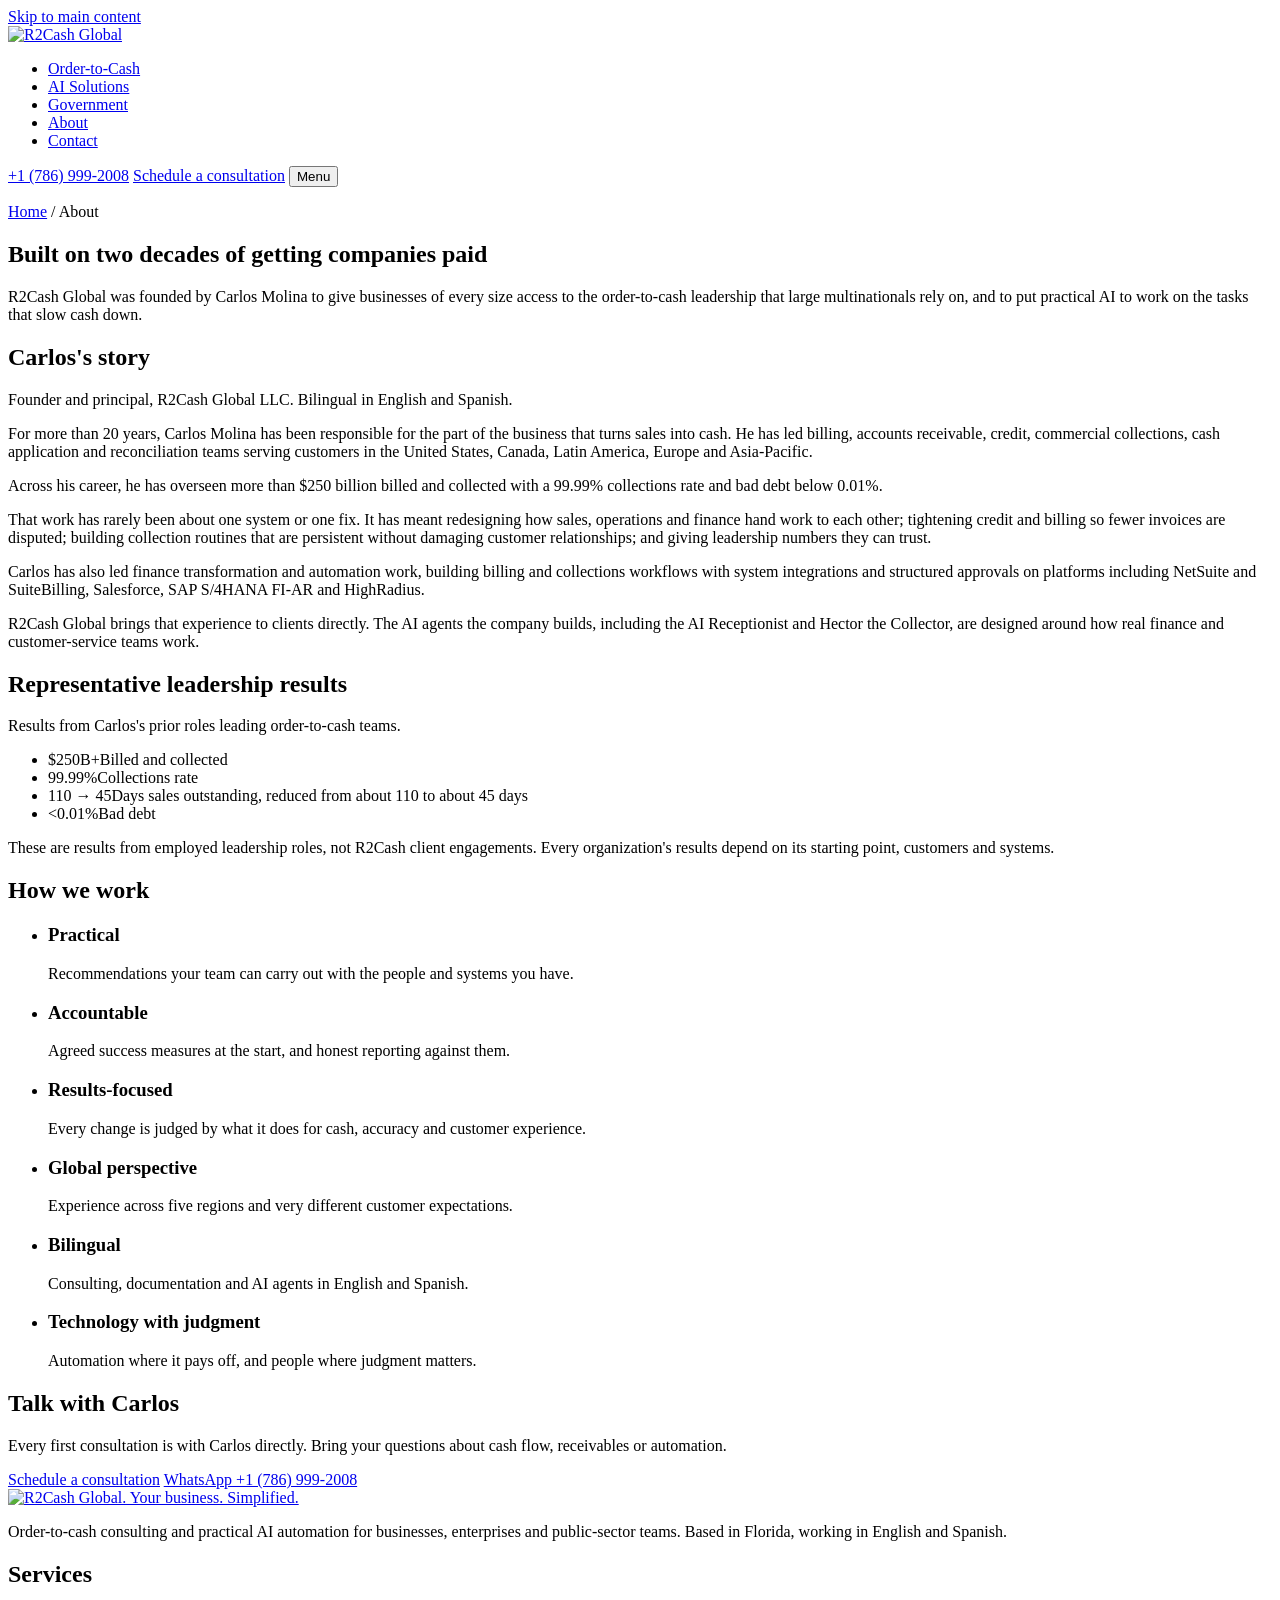
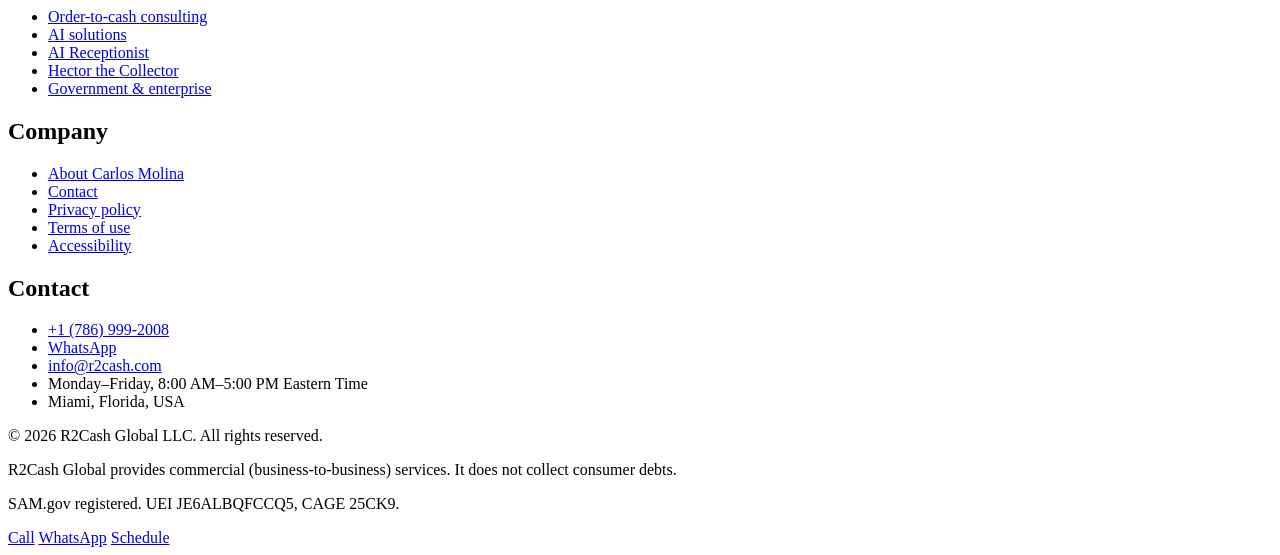
==== about/index.html @ 416e84c8 "Add files via upload" ====
<!doctype html>
<html lang="en">
<head>
<meta charset="utf-8">
<meta name="robots" content="noindex">
<meta name="viewport" content="width=device-width, initial-scale=1">
<title>About Carlos Molina, Founder | R2Cash Global</title>
<meta name="description" content="Carlos Molina founded R2Cash Global after more than 20 years leading order-to-cash, billing, AR, credit and collections operations across the U.S., Canada, Latin America, Europe and Asia-Pacific.">
<link rel="canonical" href="https://r2cash.com/about/">
<meta name="theme-color" content="#0E1B2C">
<meta property="og:type" content="website">
<meta property="og:site_name" content="R2Cash Global">
<meta property="og:title" content="About R2Cash Global and founder Carlos Molina">
<meta property="og:description" content="Carlos Molina founded R2Cash Global after more than 20 years leading order-to-cash, billing, AR, credit and collections operations across the U.S., Canada, Latin America, Europe and Asia-Pacific.">
<meta property="og:url" content="https://r2cash.com/about/">
<meta property="og:image" content="https://r2cash.com/assets/og-image.png">
<meta property="og:image:width" content="1200">
<meta property="og:image:height" content="630">
<meta property="og:locale" content="en_US">
<meta name="twitter:card" content="summary_large_image">
<link rel="icon" href="/r2cash-website/assets/favicon-32.png" sizes="32x32" type="image/png">
<link rel="icon" href="/r2cash-website/assets/favicon-48.png" sizes="48x48" type="image/png">
<link rel="apple-touch-icon" href="/r2cash-website/assets/apple-touch-icon.png">
<link rel="preconnect" href="https://fonts.googleapis.com">
<link rel="preconnect" href="https://fonts.gstatic.com" crossorigin>
<link rel="stylesheet" href="https://fonts.googleapis.com/css2?family=IBM+Plex+Sans:wght@400;500;600&family=IBM+Plex+Serif:wght@400;500;600&display=swap">
<link rel="stylesheet" href="/r2cash-website/assets/styles.css">
<script defer src="/r2cash-website/assets/main.js"></script>
<script type="application/ld+json">{"@context":"https://schema.org","@type":"ProfessionalService","@id":"https://r2cash.com/#organization","name":"R2Cash Global LLC","alternateName":"R2Cash Global","url":"https://r2cash.com/","email":"info@r2cash.com","telephone":"+1-786-999-2008","image":"https://r2cash.com/assets/og-image.png","logo":"https://r2cash.com/assets/logo-full.png","description":"Order-to-cash consulting, B2B collections expertise and AI business agents that help organizations invoice accurately, collect faster and serve customers better.","address":{"@type":"PostalAddress","addressLocality":"Miami","addressRegion":"FL","addressCountry":"US"},"areaServed":[{"@type":"Country","name":"United States"}],"knowsLanguage":["en","es"],"identifier":[{"@type":"PropertyValue","propertyID":"UEI","value":"JE6ALBQFCCQ5"},{"@type":"PropertyValue","propertyID":"CAGE","value":"25CK9"}],"naics":"541611","openingHours":"Mo-Fr 08:00-17:00","founder":{"@type":"Person","name":"Carlos Molina","jobTitle":"Founder and Principal"},"contactPoint":{"@type":"ContactPoint","telephone":"+1-786-999-2008","email":"info@r2cash.com","contactType":"sales","availableLanguage":["English","Spanish"]}}</script>
</head>
<body class="page-about">
<a class="skip-link" href="#main">Skip to main content</a>
<header class="site-header">
  <div class="wrap header-inner">
    <a class="brand" href="/r2cash-website/" aria-label="R2Cash Global home"><img class="logo-img" src="/r2cash-website/assets/logo-wordmark.png" width="515" height="96" alt="R2Cash Global"></a>
    <nav class="primary-nav" aria-label="Primary">
      <ul id="nav-list" class="nav-list"><li><a href="/r2cash-website/order-to-cash/">Order-to-Cash</a></li><li><a href="/r2cash-website/ai-solutions/">AI Solutions</a></li><li><a href="/r2cash-website/government/">Government</a></li><li><a href="/r2cash-website/about/" aria-current="page">About</a></li><li><a href="/r2cash-website/contact/">Contact</a></li></ul>
    </nav>
    <div class="header-actions">
      <a class="header-phone" href="tel:+17869992008">+1 (786) 999-2008</a>
      <a class="btn btn-primary btn-sm" href="/r2cash-website/contact/">Schedule a consultation</a>
      <button class="nav-toggle" type="button" aria-expanded="false" aria-controls="mobile-menu">
        <span class="nav-toggle-bars" aria-hidden="true"></span><span class="nav-toggle-label">Menu</span>
      </button>
    </div>
  </div>
  <div id="mobile-menu" class="mobile-menu" hidden>
    <nav aria-label="Mobile">
      <ul><li><a href="/r2cash-website/order-to-cash/">Order-to-Cash</a></li><li><a href="/r2cash-website/ai-solutions/">AI Solutions</a></li><li><a href="/r2cash-website/government/">Government</a></li><li><a href="/r2cash-website/about/" aria-current="page">About</a></li><li><a href="/r2cash-website/contact/">Contact</a></li></ul>
    </nav>
    <div class="mobile-menu-actions">
      <a class="btn btn-primary" href="/r2cash-website/contact/">Schedule a consultation</a>
      <a class="btn btn-ghost-light" href="tel:+17869992008">Call +1 (786) 999-2008</a>
      <a class="btn btn-ghost-light" href="https://wa.me/17869992008" rel="noopener">Message on WhatsApp</a>
    </div>
  </div>
</header>
<main id="main" tabindex="-1">
<section class="page-head" aria-labelledby="page-title">
  <div class="wrap">
    <p class="breadcrumb"><a href="/r2cash-website/">Home</a> / About</p>
    <h1 id="page-title">Built on two decades of getting companies paid</h1>
    <p class="lede">R2Cash Global was founded by Carlos Molina to give businesses of every size access to the order-to-cash leadership that large multinationals rely on, and to put practical AI to work on the tasks that slow cash down.</p>
  </div>
</section>

<section class="section" aria-labelledby="story-title">
  <div class="wrap split">
    <div>
      <h2 id="story-title">Carlos's story</h2>
      <p class="muted">Founder and principal, R2Cash Global LLC. Bilingual in English and Spanish.</p>
    </div>
    <div class="narrow">
      <p>For more than 20 years, Carlos Molina has been responsible for the part of the business that turns sales into cash. He has led billing, accounts receivable, credit, commercial collections, cash application and reconciliation teams serving customers in the United States, Canada, Latin America, Europe and Asia-Pacific.</p>
      <p>Across his career, he has overseen more than $250 billion billed and collected with a 99.99% collections rate and bad debt below 0.01%.</p>
      <p>That work has rarely been about one system or one fix. It has meant redesigning how sales, operations and finance hand work to each other; tightening credit and billing so fewer invoices are disputed; building collection routines that are persistent without damaging customer relationships; and giving leadership numbers they can trust.</p>
      <p>Carlos has also led finance transformation and automation work, building billing and collections workflows with system integrations and structured approvals on platforms including NetSuite and SuiteBilling, Salesforce, SAP S/4HANA FI-AR and HighRadius.</p>
      <p>R2Cash Global brings that experience to clients directly. The AI agents the company builds, including the AI Receptionist and Hector the Collector, are designed around how real finance and customer-service teams work.</p>
    </div>
  </div>
</section>

<section class="section section-ink" aria-labelledby="results-title">
  <div class="wrap split">
    <div>
      <h2 id="results-title">Representative leadership results</h2>
      <p class="lede">Results from Carlos's prior roles leading order-to-cash teams.</p>
    </div>
    <div>
      <ul class="results">
        <li><span class="result-figure">$250B+</span><span class="result-label">Billed and collected</span></li>
        <li><span class="result-figure">99.99%</span><span class="result-label">Collections rate</span></li>
        <li><span class="result-figure">110 → 45</span><span class="result-label">Days sales outstanding, reduced from about 110 to about 45 days</span></li>
        <li><span class="result-figure">&lt;0.01%</span><span class="result-label">Bad debt</span></li>
      </ul>
      <p class="fineprint">These are results from employed leadership roles, not R2Cash client engagements. Every organization's results depend on its starting point, customers and systems.</p>
    </div>
  </div>
</section>

<section class="section" aria-labelledby="approach-title">
  <div class="wrap">
    <div class="section-head">
      <h2 id="approach-title">How we work</h2>
    </div>
    <ul class="outcomes">
      <li><h3>Practical</h3><p>Recommendations your team can carry out with the people and systems you have.</p></li>
      <li><h3>Accountable</h3><p>Agreed success measures at the start, and honest reporting against them.</p></li>
      <li><h3>Results-focused</h3><p>Every change is judged by what it does for cash, accuracy and customer experience.</p></li>
      <li><h3>Global perspective</h3><p>Experience across five regions and very different customer expectations.</p></li>
      <li><h3>Bilingual</h3><p>Consulting, documentation and AI agents in English and Spanish.</p></li>
      <li><h3>Technology with judgment</h3><p>Automation where it pays off, and people where judgment matters.</p></li>
    </ul>
  </div>
</section>

<section class="cta-band" aria-labelledby="cta-title">
  <div class="wrap">
    <div>
      <h2 id="cta-title">Talk with Carlos</h2>
      <p>Every first consultation is with Carlos directly. Bring your questions about cash flow, receivables or automation.</p>
    </div>
    <div class="btn-row">
      <a class="btn btn-primary" href="/r2cash-website/contact/">Schedule a consultation</a>
      <a class="btn btn-ghost-light" href="https://wa.me/17869992008" rel="noopener">WhatsApp +1 (786) 999-2008</a>
    </div>
  </div>
</section>

</main>
<footer class="site-footer">
  <div class="wrap footer-grid">
    <div class="footer-brand">
      <a class="brand" href="/r2cash-website/" aria-label="R2Cash Global home"><img class="logo-full" src="/r2cash-website/assets/logo-full.png" width="888" height="240" alt="R2Cash Global. Your business. Simplified."></a>
      <p>Order-to-cash consulting and practical AI automation for businesses, enterprises and public-sector teams. Based in Florida, working in English and Spanish.</p>
    </div>
    <nav class="footer-col" aria-label="Services">
      <h2>Services</h2>
      <ul>
        <li><a href="/r2cash-website/order-to-cash/">Order-to-cash consulting</a></li>
        <li><a href="/r2cash-website/ai-solutions/">AI solutions</a></li>
        <li><a href="/r2cash-website/ai-receptionist/">AI Receptionist</a></li>
        <li><a href="/r2cash-website/hector-the-collector/">Hector the Collector</a></li>
        <li><a href="/r2cash-website/government/">Government &amp; enterprise</a></li>
      </ul>
    </nav>
    <nav class="footer-col" aria-label="Company">
      <h2>Company</h2>
      <ul>
        <li><a href="/r2cash-website/about/">About Carlos Molina</a></li>
        <li><a href="/r2cash-website/contact/">Contact</a></li>
        <li><a href="/r2cash-website/privacy/">Privacy policy</a></li>
        <li><a href="/r2cash-website/terms/">Terms of use</a></li>
        <li><a href="/r2cash-website/accessibility/">Accessibility</a></li>
      </ul>
    </nav>
    <div class="footer-col">
      <h2>Contact</h2>
      <ul class="footer-contact">
        <li><a href="tel:+17869992008">+1 (786) 999-2008</a></li>
        <li><a href="https://wa.me/17869992008" rel="noopener">WhatsApp</a></li>
        <li><a href="mailto:info@r2cash.com">info@r2cash.com</a></li>
        <li>Monday–Friday, 8:00 AM–5:00 PM Eastern Time</li>
        <li>Miami, Florida, USA</li>
      </ul>
    </div>
  </div>
  <div class="wrap footer-legal">
    <p>© 2026 R2Cash Global LLC. All rights reserved.</p>
    <p>R2Cash Global provides commercial (business-to-business) services. It does not collect consumer debts.</p>
    <p>SAM.gov registered. UEI JE6ALBQFCCQ5, CAGE 25CK9.</p>
  </div>
</footer>
<div class="mobile-cta-bar" aria-label="Quick contact">
  <a href="tel:+17869992008">Call</a>
  <a href="https://wa.me/17869992008" rel="noopener">WhatsApp</a>
  <a href="/r2cash-website/contact/">Schedule</a>
</div>
</body>
</html>
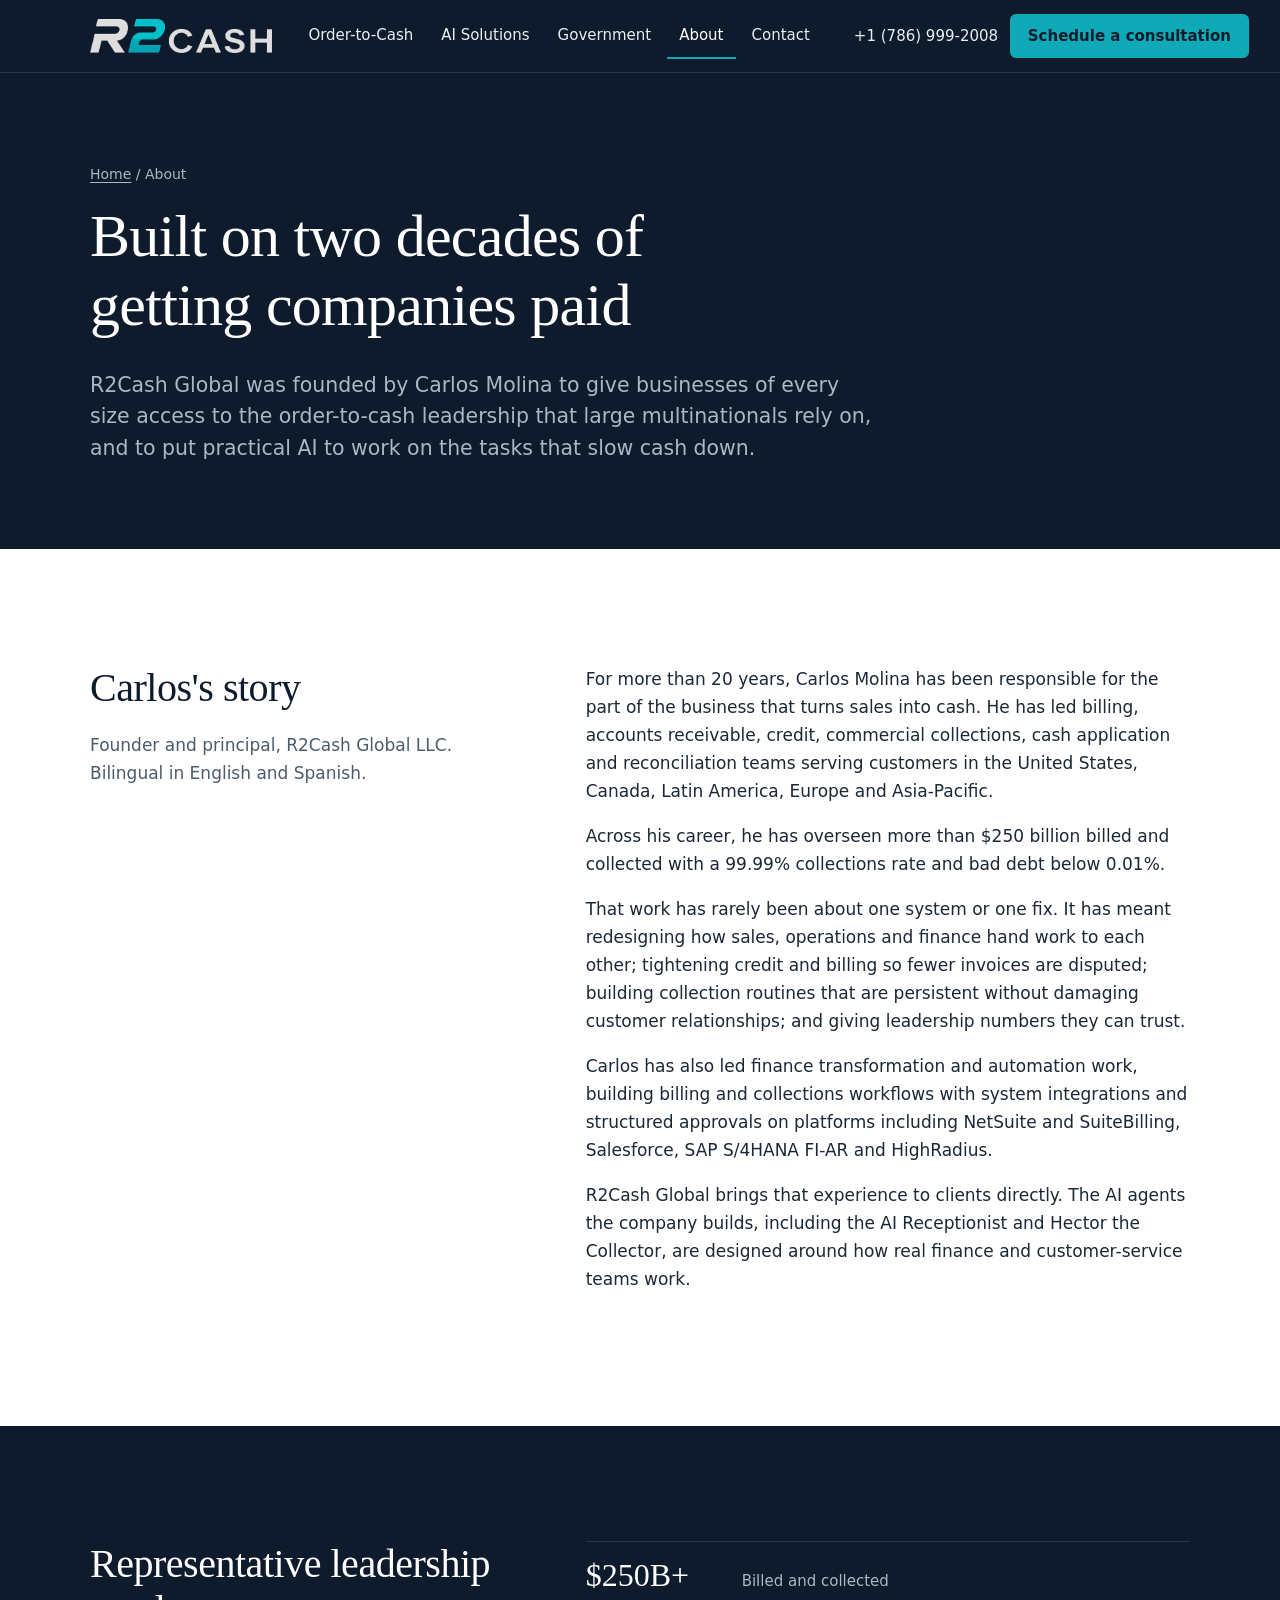
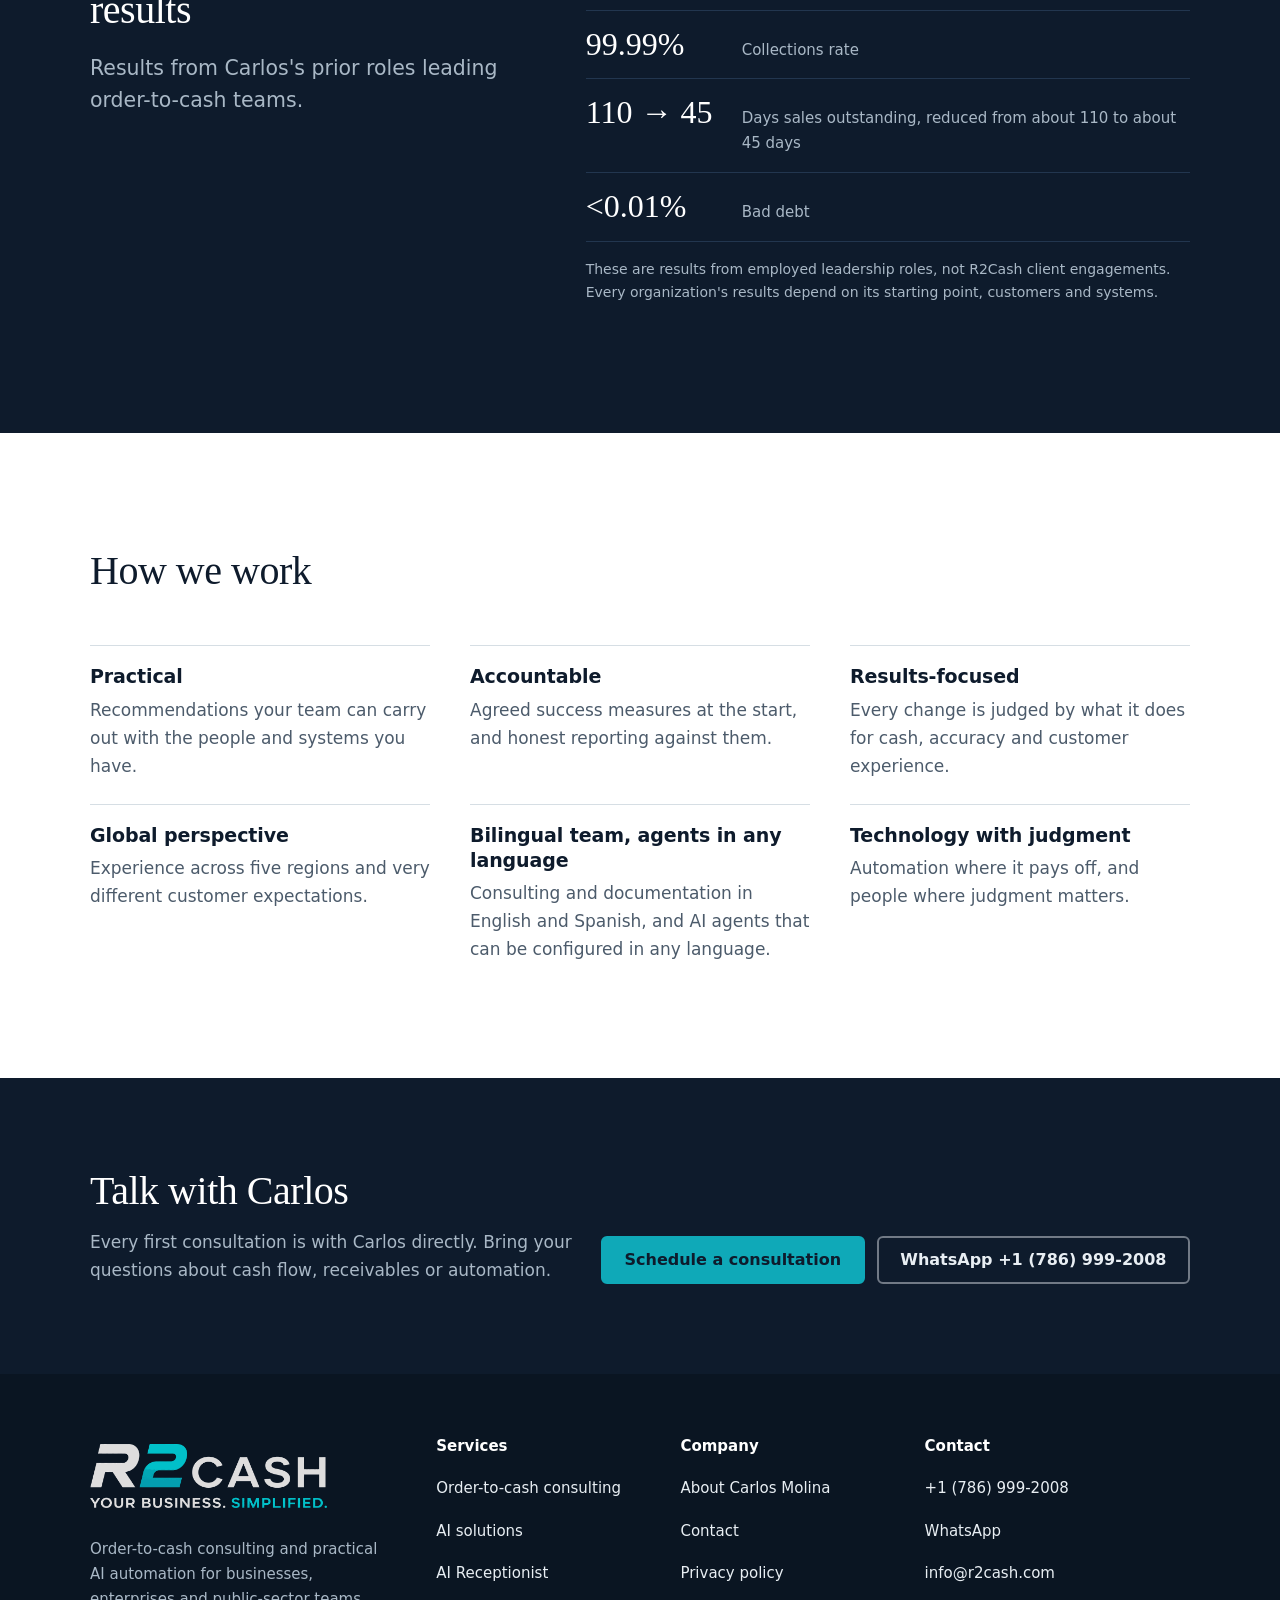
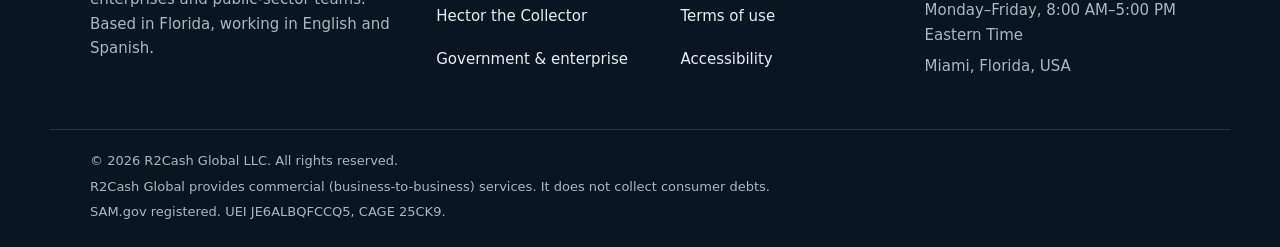
==== commit 9953d41c: "Add files via upload" ====
--- a/about/index.html
+++ b/about/index.html
@@ -2,7 +2,6 @@
 <html lang="en">
 <head>
 <meta charset="utf-8">
-<meta name="robots" content="noindex">
 <meta name="viewport" content="width=device-width, initial-scale=1">
 <title>About Carlos Molina, Founder | R2Cash Global</title>
 <meta name="description" content="Carlos Molina founded R2Cash Global after more than 20 years leading order-to-cash, billing, AR, credit and collections operations across the U.S., Canada, Latin America, Europe and Asia-Pacific.">
@@ -18,27 +17,27 @@
 <meta property="og:image:height" content="630">
 <meta property="og:locale" content="en_US">
 <meta name="twitter:card" content="summary_large_image">
-<link rel="icon" href="/r2cash-website/assets/favicon-32.png" sizes="32x32" type="image/png">
-<link rel="icon" href="/r2cash-website/assets/favicon-48.png" sizes="48x48" type="image/png">
-<link rel="apple-touch-icon" href="/r2cash-website/assets/apple-touch-icon.png">
+<link rel="icon" href="/assets/favicon-32.png" sizes="32x32" type="image/png">
+<link rel="icon" href="/assets/favicon-48.png" sizes="48x48" type="image/png">
+<link rel="apple-touch-icon" href="/assets/apple-touch-icon.png">
 <link rel="preconnect" href="https://fonts.googleapis.com">
 <link rel="preconnect" href="https://fonts.gstatic.com" crossorigin>
 <link rel="stylesheet" href="https://fonts.googleapis.com/css2?family=IBM+Plex+Sans:wght@400;500;600&family=IBM+Plex+Serif:wght@400;500;600&display=swap">
-<link rel="stylesheet" href="/r2cash-website/assets/styles.css">
-<script defer src="/r2cash-website/assets/main.js"></script>
+<link rel="stylesheet" href="/assets/styles.css">
+<script defer src="/assets/main.js"></script>
 <script type="application/ld+json">{"@context":"https://schema.org","@type":"ProfessionalService","@id":"https://r2cash.com/#organization","name":"R2Cash Global LLC","alternateName":"R2Cash Global","url":"https://r2cash.com/","email":"info@r2cash.com","telephone":"+1-786-999-2008","image":"https://r2cash.com/assets/og-image.png","logo":"https://r2cash.com/assets/logo-full.png","description":"Order-to-cash consulting, B2B collections expertise and AI business agents that help organizations invoice accurately, collect faster and serve customers better.","address":{"@type":"PostalAddress","addressLocality":"Miami","addressRegion":"FL","addressCountry":"US"},"areaServed":[{"@type":"Country","name":"United States"}],"knowsLanguage":["en","es"],"identifier":[{"@type":"PropertyValue","propertyID":"UEI","value":"JE6ALBQFCCQ5"},{"@type":"PropertyValue","propertyID":"CAGE","value":"25CK9"}],"naics":"541611","openingHours":"Mo-Fr 08:00-17:00","founder":{"@type":"Person","name":"Carlos Molina","jobTitle":"Founder and Principal"},"contactPoint":{"@type":"ContactPoint","telephone":"+1-786-999-2008","email":"info@r2cash.com","contactType":"sales","availableLanguage":["English","Spanish"]}}</script>
 </head>
 <body class="page-about">
 <a class="skip-link" href="#main">Skip to main content</a>
 <header class="site-header">
   <div class="wrap header-inner">
-    <a class="brand" href="/r2cash-website/" aria-label="R2Cash Global home"><img class="logo-img" src="/r2cash-website/assets/logo-wordmark.png" width="515" height="96" alt="R2Cash Global"></a>
+    <a class="brand" href="/" aria-label="R2Cash Global home"><img class="logo-img" src="/assets/logo-wordmark.png" width="515" height="96" alt="R2Cash Global"></a>
     <nav class="primary-nav" aria-label="Primary">
-      <ul id="nav-list" class="nav-list"><li><a href="/r2cash-website/order-to-cash/">Order-to-Cash</a></li><li><a href="/r2cash-website/ai-solutions/">AI Solutions</a></li><li><a href="/r2cash-website/government/">Government</a></li><li><a href="/r2cash-website/about/" aria-current="page">About</a></li><li><a href="/r2cash-website/contact/">Contact</a></li></ul>
+      <ul id="nav-list" class="nav-list"><li><a href="/order-to-cash/">Order-to-Cash</a></li><li><a href="/ai-solutions/">AI Solutions</a></li><li><a href="/government/">Government</a></li><li><a href="/about/" aria-current="page">About</a></li><li><a href="/contact/">Contact</a></li></ul>
     </nav>
     <div class="header-actions">
       <a class="header-phone" href="tel:+17869992008">+1 (786) 999-2008</a>
-      <a class="btn btn-primary btn-sm" href="/r2cash-website/contact/">Schedule a consultation</a>
+      <a class="btn btn-primary btn-sm" href="/contact/">Schedule a consultation</a>
       <button class="nav-toggle" type="button" aria-expanded="false" aria-controls="mobile-menu">
         <span class="nav-toggle-bars" aria-hidden="true"></span><span class="nav-toggle-label">Menu</span>
       </button>
@@ -46,10 +45,10 @@
   </div>
   <div id="mobile-menu" class="mobile-menu" hidden>
     <nav aria-label="Mobile">
-      <ul><li><a href="/r2cash-website/order-to-cash/">Order-to-Cash</a></li><li><a href="/r2cash-website/ai-solutions/">AI Solutions</a></li><li><a href="/r2cash-website/government/">Government</a></li><li><a href="/r2cash-website/about/" aria-current="page">About</a></li><li><a href="/r2cash-website/contact/">Contact</a></li></ul>
+      <ul><li><a href="/order-to-cash/">Order-to-Cash</a></li><li><a href="/ai-solutions/">AI Solutions</a></li><li><a href="/government/">Government</a></li><li><a href="/about/" aria-current="page">About</a></li><li><a href="/contact/">Contact</a></li></ul>
     </nav>
     <div class="mobile-menu-actions">
-      <a class="btn btn-primary" href="/r2cash-website/contact/">Schedule a consultation</a>
+      <a class="btn btn-primary" href="/contact/">Schedule a consultation</a>
       <a class="btn btn-ghost-light" href="tel:+17869992008">Call +1 (786) 999-2008</a>
       <a class="btn btn-ghost-light" href="https://wa.me/17869992008" rel="noopener">Message on WhatsApp</a>
     </div>
@@ -58,7 +57,7 @@
 <main id="main" tabindex="-1">
 <section class="page-head" aria-labelledby="page-title">
   <div class="wrap">
-    <p class="breadcrumb"><a href="/r2cash-website/">Home</a> / About</p>
+    <p class="breadcrumb"><a href="/">Home</a> / About</p>
     <h1 id="page-title">Built on two decades of getting companies paid</h1>
     <p class="lede">R2Cash Global was founded by Carlos Molina to give businesses of every size access to the order-to-cash leadership that large multinationals rely on, and to put practical AI to work on the tasks that slow cash down.</p>
   </div>
@@ -108,7 +107,7 @@
       <li><h3>Accountable</h3><p>Agreed success measures at the start, and honest reporting against them.</p></li>
       <li><h3>Results-focused</h3><p>Every change is judged by what it does for cash, accuracy and customer experience.</p></li>
       <li><h3>Global perspective</h3><p>Experience across five regions and very different customer expectations.</p></li>
-      <li><h3>Bilingual</h3><p>Consulting, documentation and AI agents in English and Spanish.</p></li>
+      <li><h3>Bilingual team, agents in any language</h3><p>Consulting and documentation in English and Spanish, and AI agents that can be configured in any language.</p></li>
       <li><h3>Technology with judgment</h3><p>Automation where it pays off, and people where judgment matters.</p></li>
     </ul>
   </div>
@@ -121,7 +120,7 @@
       <p>Every first consultation is with Carlos directly. Bring your questions about cash flow, receivables or automation.</p>
     </div>
     <div class="btn-row">
-      <a class="btn btn-primary" href="/r2cash-website/contact/">Schedule a consultation</a>
+      <a class="btn btn-primary" href="/contact/">Schedule a consultation</a>
       <a class="btn btn-ghost-light" href="https://wa.me/17869992008" rel="noopener">WhatsApp +1 (786) 999-2008</a>
     </div>
   </div>
@@ -131,27 +130,27 @@
 <footer class="site-footer">
   <div class="wrap footer-grid">
     <div class="footer-brand">
-      <a class="brand" href="/r2cash-website/" aria-label="R2Cash Global home"><img class="logo-full" src="/r2cash-website/assets/logo-full.png" width="888" height="240" alt="R2Cash Global. Your business. Simplified."></a>
+      <a class="brand" href="/" aria-label="R2Cash Global home"><img class="logo-full" src="/assets/logo-full.png" width="888" height="240" alt="R2Cash Global. Your business. Simplified."></a>
       <p>Order-to-cash consulting and practical AI automation for businesses, enterprises and public-sector teams. Based in Florida, working in English and Spanish.</p>
     </div>
     <nav class="footer-col" aria-label="Services">
       <h2>Services</h2>
       <ul>
-        <li><a href="/r2cash-website/order-to-cash/">Order-to-cash consulting</a></li>
-        <li><a href="/r2cash-website/ai-solutions/">AI solutions</a></li>
-        <li><a href="/r2cash-website/ai-receptionist/">AI Receptionist</a></li>
-        <li><a href="/r2cash-website/hector-the-collector/">Hector the Collector</a></li>
-        <li><a href="/r2cash-website/government/">Government &amp; enterprise</a></li>
+        <li><a href="/order-to-cash/">Order-to-cash consulting</a></li>
+        <li><a href="/ai-solutions/">AI solutions</a></li>
+        <li><a href="/ai-receptionist/">AI Receptionist</a></li>
+        <li><a href="/hector-the-collector/">Hector the Collector</a></li>
+        <li><a href="/government/">Government &amp; enterprise</a></li>
       </ul>
     </nav>
     <nav class="footer-col" aria-label="Company">
       <h2>Company</h2>
       <ul>
-        <li><a href="/r2cash-website/about/">About Carlos Molina</a></li>
-        <li><a href="/r2cash-website/contact/">Contact</a></li>
-        <li><a href="/r2cash-website/privacy/">Privacy policy</a></li>
-        <li><a href="/r2cash-website/terms/">Terms of use</a></li>
-        <li><a href="/r2cash-website/accessibility/">Accessibility</a></li>
+        <li><a href="/about/">About Carlos Molina</a></li>
+        <li><a href="/contact/">Contact</a></li>
+        <li><a href="/privacy/">Privacy policy</a></li>
+        <li><a href="/terms/">Terms of use</a></li>
+        <li><a href="/accessibility/">Accessibility</a></li>
       </ul>
     </nav>
     <div class="footer-col">
@@ -174,7 +173,7 @@
 <div class="mobile-cta-bar" aria-label="Quick contact">
   <a href="tel:+17869992008">Call</a>
   <a href="https://wa.me/17869992008" rel="noopener">WhatsApp</a>
-  <a href="/r2cash-website/contact/">Schedule</a>
+  <a href="/contact/">Schedule</a>
 </div>
 </body>
 </html>
--- a/assets/styles.css
+++ b/assets/styles.css
@@ -0,0 +1,474 @@
+/* R2Cash Global — site styles
+   Palette: navy ink, cool white, brand teal (#0FA9B8, from the existing site's theme color). */
+
+:root {
+  --ink: #0E1B2C;
+  --ink-2: #16273C;
+  --ink-3: #22364F;
+  --paper: #FFFFFF;
+  --mist: #F1F4F6;
+  --line: #D6DEE4;
+  --text: #1C2836;
+  --muted: #4C5B6B;
+  --on-ink: #E8EEF3;
+  --on-ink-muted: #A9B8C6;
+  --accent: #0FA9B8;        /* brand teal: fills and accents on navy */
+  --accent-bright: #45C9D4; /* lines and focus on navy */
+  --accent-ink: #0A6E78;    /* teal text/links on white (≥ 5:1) */
+  --accent-wash: #E3F4F5;
+  --error: #B42318;
+  --success: #0F6B4C;
+
+  --serif: 'IBM Plex Serif', Georgia, 'Times New Roman', serif;
+  --sans: 'IBM Plex Sans', system-ui, -apple-system, 'Segoe UI', Roboto, Arial, sans-serif;
+
+  --wrap: 1180px;
+  --gutter: clamp(16px, 4vw, 40px);
+  --section: clamp(64px, 9vw, 120px);
+  --radius: 6px;
+}
+
+*, *::before, *::after { box-sizing: border-box; }
+html { -webkit-text-size-adjust: 100%; scroll-padding-top: 88px; }
+body {
+  margin: 0;
+  font-family: var(--sans);
+  font-size: 1.0625rem;
+  line-height: 1.65;
+  color: var(--text);
+  background: var(--paper);
+  text-rendering: optimizeLegibility;
+}
+img, svg { max-width: 100%; display: block; }
+a { color: var(--accent-ink); text-underline-offset: 3px; text-decoration-thickness: 1px; }
+a:hover { text-decoration-thickness: 2px; }
+:focus-visible { outline: 3px solid var(--accent-bright); outline-offset: 2px; border-radius: 2px; }
+main:focus { outline: none; }
+
+h1, h2, h3, h4 { margin: 0 0 .5em; color: var(--ink); line-height: 1.15; }
+h1, h2 { font-family: var(--serif); font-weight: 500; letter-spacing: -0.012em; }
+h1 { font-size: clamp(2.25rem, 5.2vw, 3.75rem); }
+h2 { font-size: clamp(1.75rem, 3.2vw, 2.5rem); }
+h3 { font-family: var(--sans); font-size: 1.1875rem; font-weight: 600; letter-spacing: -0.005em; line-height: 1.3; }
+h4 { font-size: 1rem; font-weight: 600; }
+p { margin: 0 0 1em; }
+ul, ol { margin: 0 0 1em; padding-left: 1.2em; }
+li + li { margin-top: .35em; }
+strong { font-weight: 600; }
+
+.wrap { width: 100%; max-width: var(--wrap); margin-inline: auto; padding-inline: var(--gutter); }
+.narrow { max-width: 68ch; }
+.lede { font-size: clamp(1.125rem, 1.6vw, 1.3125rem); line-height: 1.55; color: var(--muted); max-width: 60ch; }
+.kicker { font-size: .9375rem; font-weight: 500; color: var(--accent-ink); margin-bottom: .75rem; }
+
+.skip-link {
+  position: absolute; left: 12px; top: -60px; z-index: 100;
+  background: var(--paper); color: var(--ink); padding: 10px 16px; border-radius: var(--radius); font-weight: 600;
+}
+.skip-link:focus { top: 12px; }
+
+/* ---------- Buttons ---------- */
+.btn {
+  display: inline-flex; align-items: center; justify-content: center; gap: .5em;
+  min-height: 48px; padding: .7em 1.35em;
+  font: 600 1rem/1.2 var(--sans); text-decoration: none; text-align: center;
+  border-radius: var(--radius); border: 2px solid transparent; cursor: pointer;
+  transition: background-color .15s, border-color .15s, color .15s;
+}
+.btn-sm { min-height: 44px; padding: .55em 1.05em; font-size: .9375rem; }
+.btn-primary { background: var(--accent); color: var(--ink); border-color: var(--accent); }
+.btn-primary:hover { background: #12BDCD; border-color: #12BDCD; }
+.btn-secondary { background: transparent; color: var(--ink); border-color: var(--ink); }
+.btn-secondary:hover { background: var(--ink); color: var(--paper); }
+.btn-ghost-light { background: transparent; color: var(--on-ink); border-color: rgba(232, 238, 243, .45); }
+.btn-ghost-light:hover { border-color: var(--on-ink); background: rgba(255,255,255,.06); }
+.btn-row { display: flex; flex-wrap: wrap; gap: 12px; align-items: center; }
+.text-link { font-weight: 600; }
+
+/* ---------- Header ---------- */
+.site-header { position: sticky; top: env(safe-area-inset-top, 0px); z-index: 50; background: var(--ink); color: var(--on-ink); border-bottom: 1px solid var(--ink-3); }
+.header-inner { display: flex; align-items: center; gap: 24px; min-height: 72px; }
+.brand { display: inline-flex; align-items: center; gap: 10px; color: var(--paper); text-decoration: none; flex-shrink: 0; }
+.logo-mark { width: 36px; height: 36px; color: var(--paper); }
+.brand-name { font-family: var(--serif); font-size: 1.25rem; font-weight: 500; letter-spacing: -0.01em; }
+.brand-name span { color: var(--accent-bright); }
+.primary-nav { display: none; margin-left: auto; }
+.nav-list { display: flex; gap: 4px; list-style: none; margin: 0; padding: 0; }
+.nav-list li + li { margin: 0; }
+.nav-list a {
+  display: block; padding: 10px 12px; color: var(--on-ink); text-decoration: none; font-size: .9375rem; font-weight: 500;
+  border-bottom: 2px solid transparent;
+}
+.nav-list a:hover { color: var(--paper); border-bottom-color: var(--ink-3); }
+.nav-list a[aria-current="page"] { color: var(--paper); border-bottom-color: var(--accent); }
+.header-actions { display: flex; align-items: center; gap: 12px; margin-left: auto; }
+.header-phone { display: none; color: var(--on-ink); text-decoration: none; font-weight: 500; font-size: .9375rem; white-space: nowrap; }
+.header-phone:hover { color: var(--paper); text-decoration: underline; }
+.header-actions .btn-primary { display: none; }
+.nav-toggle {
+  display: inline-flex; align-items: center; gap: 10px; min-height: 44px; padding: 0 14px;
+  background: transparent; color: var(--on-ink); border: 1px solid var(--ink-3); border-radius: var(--radius);
+  font: 500 .9375rem var(--sans); cursor: pointer;
+}
+.nav-toggle-bars, .nav-toggle-bars::before, .nav-toggle-bars::after {
+  display: block; width: 18px; height: 2px; background: currentColor; position: relative; transition: transform .2s;
+}
+.nav-toggle-bars::before, .nav-toggle-bars::after { content: ''; position: absolute; left: 0; }
+.nav-toggle-bars::before { top: -6px; }
+.nav-toggle-bars::after { top: 6px; }
+.nav-toggle[aria-expanded="true"] .nav-toggle-bars { background: transparent; }
+.nav-toggle[aria-expanded="true"] .nav-toggle-bars::before { transform: translateY(6px) rotate(45deg); }
+.nav-toggle[aria-expanded="true"] .nav-toggle-bars::after { transform: translateY(-6px) rotate(-45deg); }
+
+.mobile-menu { background: var(--ink); border-top: 1px solid var(--ink-3); padding: 8px var(--gutter) 24px; max-height: calc(100vh - 72px); overflow-y: auto; }
+.mobile-menu ul { list-style: none; margin: 0 0 16px; padding: 0; }
+.mobile-menu li + li { margin: 0; border-top: 1px solid var(--ink-3); }
+.mobile-menu nav a { display: block; padding: 14px 0; color: var(--on-ink); text-decoration: none; font-size: 1.0625rem; font-weight: 500; }
+.mobile-menu nav a[aria-current="page"] { color: var(--accent-bright); }
+.mobile-menu-actions { display: grid; gap: 10px; }
+
+@media (min-width: 640px) {
+  .header-actions .btn-primary { display: inline-flex; }
+}
+@media (min-width: 1080px) {
+  .primary-nav { display: block; }
+  .header-actions { margin-left: 8px; }
+  .nav-toggle, .mobile-menu { display: none !important; }
+}
+@media (min-width: 1280px) {
+  .header-phone { display: inline; }
+}
+
+/* ---------- Sections ---------- */
+.section { padding-block: var(--section); }
+.section-tight { padding-block: clamp(48px, 6vw, 80px); }
+.section-mist { background: var(--mist); }
+.section-ink { background: var(--ink); color: var(--on-ink); }
+.section-ink h1, .section-ink h2, .section-ink h3 { color: var(--paper); }
+.section-ink .lede, .section-ink .muted { color: var(--on-ink-muted); }
+.section-ink a:not(.btn) { color: var(--accent-bright); }
+.section-ink .kicker { color: var(--accent-bright); }
+.section-head { max-width: 62ch; margin-bottom: clamp(32px, 4vw, 56px); }
+.section-head p:last-child { margin-bottom: 0; }
+.muted { color: var(--muted); }
+
+.split { display: grid; gap: clamp(32px, 5vw, 72px); }
+@media (min-width: 900px) {
+  .split { grid-template-columns: 5fr 7fr; align-items: start; }
+  .split-even { grid-template-columns: 1fr 1fr; }
+  .split-rev { grid-template-columns: 7fr 5fr; }
+}
+
+/* ---------- Home hero ---------- */
+.hero { background: var(--ink); color: var(--on-ink); padding: clamp(56px, 8vw, 104px) 0 clamp(48px, 6vw, 80px); overflow: hidden; }
+.hero h1 { color: var(--paper); max-width: 17ch; margin-bottom: .45em; }
+.hero .lede { color: var(--on-ink-muted); margin-bottom: 1.75rem; }
+.hero-contact { margin-top: 20px; font-size: .9375rem; color: var(--on-ink-muted); }
+.hero-contact a { color: var(--on-ink); font-weight: 500; }
+
+/* The order-to-cash chain: the one signature visual */
+.chain { margin-top: clamp(48px, 6vw, 72px); }
+.chain-title { font-size: .9375rem; color: var(--on-ink-muted); margin-bottom: 18px; }
+.chain-steps { list-style: none; margin: 0; padding: 0; display: grid; position: relative; }
+.chain-steps li { margin: 0; position: relative; }
+.chain-step { display: flex; gap: 14px; align-items: flex-start; padding: 10px 0; }
+.chain-dot {
+  flex-shrink: 0; width: 14px; height: 14px; border-radius: 50%; margin-top: 6px;
+  background: var(--ink); border: 2px solid var(--accent-bright); position: relative; z-index: 1;
+}
+.chain-steps li:last-child .chain-dot { background: var(--accent-bright); }
+.chain-name { display: block; color: var(--paper); font-weight: 600; }
+.chain-desc { display: block; font-size: .875rem; color: var(--on-ink-muted); line-height: 1.45; }
+.chain-steps::before {
+  content: ''; position: absolute; background: var(--accent-bright); opacity: .55;
+  left: 6px; top: 22px; bottom: 22px; width: 2px; transform-origin: top;
+}
+.chain-layers { display: grid; gap: 10px; margin-top: 24px; }
+.layer { border: 1px solid var(--ink-3); border-radius: var(--radius); padding: 14px 16px; background: var(--ink-2); }
+.layer-title { display: block; color: var(--paper); font-weight: 600; font-size: .9375rem; }
+.layer-body { display: block; font-size: .875rem; color: var(--on-ink-muted); }
+.layer-tags { display: flex; flex-wrap: wrap; gap: 6px; margin: 10px 0 0; padding: 0; list-style: none; }
+.layer-tags li { margin: 0; font-size: .8125rem; padding: 3px 9px; border-radius: 999px; border: 1px solid var(--ink-3); color: var(--on-ink); }
+.layer-tags a { color: var(--on-ink); text-decoration: none; }
+.layer-tags a:hover { text-decoration: underline; }
+
+@media (min-width: 900px) {
+  .chain-steps { grid-template-columns: repeat(6, 1fr); gap: 16px; }
+  .chain-steps::before { left: 7px; right: 7px; top: 17px; bottom: auto; width: auto; height: 2px; transform-origin: left; }
+  .chain-step { flex-direction: column; gap: 12px; padding: 10px 0 0; }
+  .chain-dot { margin-top: 0; }
+  .chain-layers { grid-template-columns: 1fr; }
+  .layer-ai { display: grid; grid-template-columns: repeat(6, 1fr); gap: 16px; align-items: start; }
+  .layer-ai .layer-head { grid-column: 1 / -1; }
+  .layer-ai .layer-tags { display: contents; }
+  .layer-ai .layer-tags li { justify-self: start; }
+  .layer-ai .t-order { grid-column: 1; }
+  .layer-ai .t-invoice { grid-column: 3; }
+  .layer-ai .t-collect { grid-column: 5; }
+  .layer-ai .t-sales { grid-column: 2; grid-row: 2; }
+}
+
+@media (prefers-reduced-motion: no-preference) {
+  .chain-steps::before { animation: draw 1.4s cubic-bezier(.2,.7,.2,1) .2s both; }
+  .chain-steps li { animation: settle .5s ease both; }
+  .chain-steps li:nth-child(1) { animation-delay: .25s; }
+  .chain-steps li:nth-child(2) { animation-delay: .45s; }
+  .chain-steps li:nth-child(3) { animation-delay: .65s; }
+  .chain-steps li:nth-child(4) { animation-delay: .85s; }
+  .chain-steps li:nth-child(5) { animation-delay: 1.05s; }
+  .chain-steps li:nth-child(6) { animation-delay: 1.25s; }
+  @keyframes draw { from { transform: scale(0); } to { transform: scale(1); } }
+  @keyframes settle { from { opacity: 0; } to { opacity: 1; } }
+}
+@media (prefers-reduced-motion: reduce) {
+  *, *::before, *::after { animation: none !important; transition: none !important; scroll-behavior: auto !important; }
+}
+
+/* ---------- Page head (inner pages) ---------- */
+.page-head { background: var(--ink); color: var(--on-ink); padding: clamp(48px, 7vw, 96px) 0 clamp(40px, 5vw, 64px); }
+.page-head h1 { color: var(--paper); max-width: 20ch; }
+.page-head .lede { color: var(--on-ink-muted); }
+.page-head .btn-row { margin-top: 28px; }
+.breadcrumb { font-size: .875rem; color: var(--on-ink-muted); margin-bottom: 16px; }
+.breadcrumb a { color: var(--on-ink-muted); }
+
+/* ---------- Pillars ---------- */
+.pillars { display: grid; gap: 0; border-top: 2px solid var(--ink); }
+.pillar { padding: 32px 0; border-bottom: 1px solid var(--line); }
+.pillar h3 { font-family: var(--serif); font-weight: 500; font-size: clamp(1.4rem, 2.2vw, 1.75rem); }
+.pillar ul { columns: 1; margin-bottom: 1.25em; }
+@media (min-width: 900px) {
+  .pillars { grid-template-columns: 1fr 1fr; }
+  .pillar { padding: 40px 48px 40px 0; border-bottom: 0; }
+  .pillar + .pillar { padding-left: 48px; padding-right: 0; border-left: 1px solid var(--line); }
+}
+@media (min-width: 600px) { .pillar ul { columns: 2; column-gap: 28px; } .pillar ul li { break-inside: avoid; } }
+
+.checklist { list-style: none; padding: 0; }
+.checklist li { position: relative; padding-left: 1.4em; }
+.checklist li::before {
+  content: ''; position: absolute; left: 0; top: .62em; width: .55em; height: .3em;
+  border-left: 2px solid var(--accent-ink); border-bottom: 2px solid var(--accent-ink); transform: rotate(-45deg);
+}
+.section-ink .checklist li::before { border-color: var(--accent-bright); }
+
+/* ---------- Outcomes ---------- */
+.outcomes { display: grid; gap: 24px 40px; list-style: none; padding: 0; margin: 0; }
+.outcomes li { margin: 0; padding-top: 18px; border-top: 1px solid var(--line); }
+.outcomes h3 { margin-bottom: .35em; }
+.outcomes p { color: var(--muted); margin: 0; }
+@media (min-width: 640px) { .outcomes { grid-template-columns: 1fr 1fr; } }
+@media (min-width: 1000px) { .outcomes { grid-template-columns: repeat(3, 1fr); } }
+
+/* ---------- Solution cards ---------- */
+.solutions { display: grid; gap: 20px; }
+.solution {
+  display: flex; flex-direction: column; background: var(--paper); border: 1px solid var(--line);
+  border-radius: var(--radius); padding: 28px; position: relative;
+}
+.solution-type { font-size: .875rem; color: var(--muted); margin-bottom: .5rem; }
+.solution h3 { font-size: 1.3125rem; }
+.solution p { color: var(--muted); }
+.solution .checklist { font-size: .9375rem; }
+.solution .text-link { margin-top: auto; padding-top: 8px; align-self: flex-start; }
+.solution-featured { border-top: 4px solid var(--accent); }
+@media (min-width: 760px) { .solutions { grid-template-columns: 1fr 1fr; } }
+
+/* ---------- Founder / credentials ---------- */
+.results { list-style: none; padding: 0; margin: 0 0 16px; display: grid; gap: 0; border-top: 1px solid var(--ink-3); }
+.results li { margin: 0; display: grid; grid-template-columns: minmax(7.5rem, auto) 1fr; gap: 16px; align-items: baseline; padding: 16px 0; border-bottom: 1px solid var(--ink-3); }
+.result-figure { font-family: var(--serif); font-size: clamp(1.5rem, 2.6vw, 2rem); color: var(--paper); line-height: 1.1; white-space: nowrap; }
+.result-label { color: var(--on-ink-muted); font-size: .9375rem; }
+.fineprint { font-size: .875rem; color: var(--on-ink-muted); }
+.section:not(.section-ink) .fineprint { color: var(--muted); }
+.tech-list { display: flex; flex-wrap: wrap; gap: 8px; list-style: none; padding: 0; margin: 0; }
+.tech-list li { margin: 0; padding: 6px 12px; border: 1px solid var(--ink-3); border-radius: 999px; font-size: .875rem; }
+.section:not(.section-ink) .tech-list li { border-color: var(--line); background: var(--paper); }
+
+/* ---------- Industries ---------- */
+.industries { list-style: none; padding: 0; margin: 0; display: grid; gap: 0; border-top: 1px solid var(--line); }
+.industries li { margin: 0; padding: 18px 0; border-bottom: 1px solid var(--line); display: grid; gap: 4px; }
+.industries strong { color: var(--ink); }
+.industries span { color: var(--muted); font-size: .9375rem; }
+@media (min-width: 760px) {
+  .industries { grid-template-columns: 1fr 1fr; column-gap: 48px; }
+}
+
+/* ---------- Process (a real sequence, so it is numbered) ---------- */
+.steps { list-style: none; padding: 0; margin: 0; display: grid; gap: 28px; counter-reset: step; }
+.steps li { margin: 0; counter-increment: step; position: relative; padding-top: 52px; }
+.steps li::before {
+  content: counter(step); position: absolute; top: 0; left: 0; width: 38px; height: 38px; border-radius: 50%;
+  display: grid; place-items: center; font: 600 1rem var(--sans); color: var(--ink); background: var(--accent);
+}
+.steps h3 { margin-bottom: .3em; }
+.steps p { margin: 0; color: var(--muted); }
+.section-ink .steps p { color: var(--on-ink-muted); }
+@media (min-width: 640px) { .steps { grid-template-columns: 1fr 1fr; } }
+@media (min-width: 1000px) {
+  .steps { grid-template-columns: repeat(4, 1fr); gap: 32px; }
+  .steps li:not(:last-child)::after { content: ''; position: absolute; top: 19px; left: 50px; right: -20px; height: 1px; background: var(--line); }
+  .section-ink .steps li:not(:last-child)::after { background: var(--ink-3); }
+}
+
+/* ---------- Service list (O2C page) ---------- */
+.service-list { display: grid; gap: 0; list-style: none; padding: 0; margin: 0; border-top: 2px solid var(--ink); }
+.service-list > li { margin: 0; padding: 28px 0; border-bottom: 1px solid var(--line); display: grid; gap: 8px 40px; }
+.service-list h3 { margin: 0; }
+.service-list p { margin: 0; color: var(--muted); }
+.service-outcome { font-size: .9375rem; color: var(--text) !important; }
+.service-outcome strong { color: var(--accent-ink); }
+@media (min-width: 860px) { .service-list > li { grid-template-columns: 16rem 1fr; } .service-list > li > div { grid-column: 2; } .service-list h3 { grid-row: span 2; } }
+
+/* ---------- Feature grid (AI pages) ---------- */
+.features { display: grid; gap: 28px 40px; list-style: none; padding: 0; margin: 0; }
+.features li { margin: 0; }
+.features h3 { font-size: 1.0625rem; margin-bottom: .3em; }
+.features p { margin: 0; color: var(--muted); font-size: .9375rem; }
+@media (min-width: 640px) { .features { grid-template-columns: 1fr 1fr; } }
+@media (min-width: 1000px) { .features { grid-template-columns: repeat(3, 1fr); } }
+
+/* Sample conversation (clearly labelled as an illustration) */
+.transcript { background: var(--ink); color: var(--on-ink); border-radius: var(--radius); padding: 24px; font-size: .9375rem; }
+.transcript-label { font-size: .8125rem; color: var(--on-ink-muted); margin-bottom: 16px; padding-bottom: 12px; border-bottom: 1px solid var(--ink-3); }
+.transcript dl { margin: 0; display: grid; gap: 14px; }
+.transcript dt { font-weight: 600; font-size: .8125rem; color: var(--accent-bright); }
+.transcript dt.caller { color: var(--on-ink-muted); }
+.transcript dd { margin: 2px 0 0; }
+
+/* ---------- Notices ---------- */
+.note { border-left: 4px solid var(--accent); background: var(--accent-wash); padding: 18px 20px; border-radius: 0 var(--radius) var(--radius) 0; font-size: .9375rem; }
+.note p:last-child { margin-bottom: 0; }
+.note h3 { font-size: 1rem; margin-bottom: .35em; }
+.section-ink .note { background: var(--ink-2); color: var(--on-ink); }
+
+/* ---------- CTA band ---------- */
+.cta-band { background: var(--ink); color: var(--on-ink); padding-block: clamp(56px, 7vw, 96px); }
+.cta-band .wrap { display: grid; gap: 28px; align-items: end; }
+.cta-band h2 { color: var(--paper); max-width: 20ch; margin-bottom: .35em; }
+.cta-band p { color: var(--on-ink-muted); margin: 0; max-width: 55ch; }
+.cta-band .contact-line { margin-top: 14px; font-size: .9375rem; }
+.cta-band .contact-line a { color: var(--on-ink); }
+@media (min-width: 900px) { .cta-band .wrap { grid-template-columns: 1fr auto; } }
+
+/* ---------- Contact page ---------- */
+.contact-grid { display: grid; gap: 48px; }
+@media (min-width: 960px) { .contact-grid { grid-template-columns: 7fr 4fr; gap: 72px; } }
+.contact-methods { list-style: none; padding: 0; margin: 0 0 24px; display: grid; gap: 0; border-top: 1px solid var(--line); }
+.contact-methods li { margin: 0; padding: 16px 0; border-bottom: 1px solid var(--line); }
+.contact-methods .label { display: block; font-size: .875rem; color: var(--muted); }
+.contact-methods a { font-weight: 600; font-size: 1.0625rem; }
+
+.form { display: grid; gap: 20px; }
+.form-row { display: grid; gap: 20px; }
+@media (min-width: 640px) { .form-row { grid-template-columns: 1fr 1fr; } }
+.field { display: grid; gap: 6px; }
+.field label, .field legend { font-weight: 600; font-size: .9375rem; color: var(--ink); }
+.field .optional { font-weight: 400; color: var(--muted); }
+.field .hint { font-size: .875rem; color: var(--muted); margin: 0; }
+.field input, .field select, .field textarea {
+  width: 100%; min-height: 48px; padding: 11px 14px; font: 400 1rem/1.4 var(--sans); color: var(--text);
+  background: var(--paper); border: 1px solid #8796A5; border-radius: var(--radius);
+}
+.field textarea { min-height: 140px; resize: vertical; }
+.field input:focus, .field select:focus, .field textarea:focus { outline: 3px solid var(--accent-bright); outline-offset: 0; border-color: var(--accent-ink); }
+.field [aria-invalid="true"] { border-color: var(--error); border-width: 2px; }
+.field-error { color: var(--error); font-size: .875rem; font-weight: 500; margin: 0; }
+.field-error:empty { display: none; }
+fieldset.field { border: 0; padding: 0; margin: 0; }
+.choice-row { display: flex; flex-wrap: wrap; gap: 10px 24px; }
+.choice { display: inline-flex; align-items: center; gap: 8px; min-height: 44px; font-weight: 400 !important; cursor: pointer; }
+.choice input { width: 20px; height: 20px; min-height: 0; accent-color: var(--accent-ink); margin: 0; }
+.consent { display: flex; gap: 10px; align-items: flex-start; font-size: .9375rem; }
+.consent input { width: 20px; height: 20px; flex-shrink: 0; margin-top: 3px; accent-color: var(--accent-ink); }
+.form-status { padding: 16px 18px; border-radius: var(--radius); font-size: .9375rem; }
+.form-status:empty { display: none; }
+.form-status.is-error { background: #FDECEA; color: var(--error); border: 1px solid #F3B8B2; }
+.form-status.is-success { background: #E7F4EE; color: var(--success); border: 1px solid #A9D8C2; }
+.form-status.is-info { background: var(--accent-wash); color: var(--ink); border: 1px solid #A6DCE1; }
+.form-status h3 { font-size: 1rem; margin-bottom: .3em; color: inherit; }
+.form-status p:last-child { margin: 0; }
+.form .fineprint { margin: 0; }
+
+/* ---------- Prose (legal pages) ---------- */
+.prose { max-width: 70ch; }
+.prose h2 { font-size: clamp(1.4rem, 2.4vw, 1.75rem); margin-top: 1.8em; }
+.prose h2:first-child { margin-top: 0; }
+
+/* ---------- Footer ---------- */
+.site-footer { background: #0A1522; color: var(--on-ink-muted); padding: 64px 0 24px; font-size: .9375rem; }
+.footer-grid { display: grid; gap: 36px; }
+.footer-brand p { margin-top: 16px; max-width: 38ch; }
+.site-footer h2 { font-family: var(--sans); font-size: .9375rem; font-weight: 600; color: var(--paper); letter-spacing: 0; margin-bottom: 12px; }
+.site-footer ul { list-style: none; padding: 0; margin: 0; }
+.site-footer li + li { margin-top: 0; }
+.site-footer li { padding: 3px 0; }
+.site-footer a { color: var(--on-ink); text-decoration: none; display: inline-block; padding: 6px 0; }
+.site-footer a:hover { text-decoration: underline; color: var(--paper); }
+.footer-contact li { padding: 3px 0; }
+.footer-legal { display: grid; gap: 4px; margin-top: 48px; padding-top: 20px; border-top: 1px solid var(--ink-3); font-size: .8125rem; }
+.footer-legal p { margin: 0; }
+@media (min-width: 760px) { .footer-grid { grid-template-columns: 1.5fr 1fr 1fr 1.3fr; gap: 40px; } }
+
+/* Mobile quick-contact bar */
+.mobile-cta-bar { display: none; }
+@media (max-width: 639px) {
+  body { padding-bottom: 60px; }
+  .mobile-cta-bar {
+    display: grid; grid-template-columns: repeat(3, 1fr); position: fixed; left: 0; right: 0; bottom: 0; z-index: 40;
+    background: var(--ink); border-top: 1px solid var(--ink-3); padding-bottom: env(safe-area-inset-bottom);
+  }
+  .mobile-cta-bar a { display: grid; place-items: center; min-height: 56px; color: var(--paper); text-decoration: none; font-weight: 600; font-size: .9375rem; }
+  .mobile-cta-bar a + a { border-left: 1px solid var(--ink-3); }
+  .mobile-cta-bar a:last-child { background: var(--accent); color: var(--ink); }
+}
+
+/* Utilities */
+.mt-0 { margin-top: 0; }
+.mb-0 { margin-bottom: 0; }
+.stack > * + * { margin-top: 20px; }
+.visually-hidden { position: absolute !important; width: 1px; height: 1px; overflow: hidden; clip: rect(0 0 0 0); white-space: nowrap; }
+@media (min-width: 1000px) { .outcomes-2 { grid-template-columns: 1fr 1fr; } }
+.mt-24 { margin-top: 24px; }
+
+/* --- refinements after first visual review --- */
+.nav-list a, .header-actions .btn { white-space: nowrap; }
+figure { margin: 0; }
+.hero { padding-top: clamp(48px, 6vw, 80px); }
+.hero .kicker { color: var(--accent-bright); }
+.hero h1 { max-width: 24ch; font-size: clamp(2.25rem, 4.6vw, 3.4rem); }
+.hero .lede { max-width: 64ch; }
+@media (min-width: 1080px) and (max-width: 1279px) { .nav-list a { padding-inline: 9px; } }
+@media (min-width: 900px) {
+  .chain-steps::before { right: calc((100% - 80px) / 6 - 7px); }
+  .layer-tags li { white-space: nowrap; }
+}
+.industries-1, .features-1 { grid-template-columns: 1fr !important; }
+.cta-joined { border-top: 1px solid var(--ink-3); }
+.page-head a:not(.btn), .hero a:not(.btn) { color: var(--accent-bright); }
+.breadcrumb a { color: var(--on-ink-muted) !important; }
+/* Tap targets (WCAG 2.2 target size) */
+.layer-tags li { padding: 0; }
+.layer-tags a { display: inline-block; padding: 6px 12px; min-height: 32px; }
+.contact-methods a { display: inline-block; padding: 6px 0; }
+.text-link { display: inline-block; padding: 8px 0; }
+.industries span a { display: inline-block; padding: 4px 0; }
+
+/* Official R2Cash logo (white and teal artwork, used on navy only) */
+.brand img { display: block; width: auto; }
+.logo-img { height: 30px; }
+.logo-full { height: 64px; }
+@media (min-width: 640px) { .logo-img { height: 34px; } }
+.results li { grid-template-columns: 8.75rem 1fr; }
+@media (max-width: 420px) { .results li { grid-template-columns: 7.5rem 1fr; } .result-figure { font-size: 1.5rem; } }
+
+/* Government registration codes */
+.code { font-variant-numeric: tabular-nums; letter-spacing: .04em; font-weight: 600; color: var(--ink); }
+.code-tables { display: grid; gap: 28px; margin-top: 28px; }
+.table-scroll { overflow-x: auto; }
+.code-table { width: 100%; border-collapse: collapse; font-size: .9375rem; }
+.code-table caption { text-align: left; font-weight: 600; color: var(--ink); padding-bottom: 8px; }
+.code-table th { text-align: left; font-size: .875rem; font-weight: 500; color: var(--muted); padding: 8px 12px 8px 0; border-bottom: 1px solid var(--line); }
+.code-table td { padding: 10px 12px 10px 0; border-bottom: 1px solid var(--line); vertical-align: top; }
+.code-table td.code { white-space: nowrap; width: 6.5rem; }
+.primary-tag { display: inline-block; margin-left: 6px; padding: 1px 8px; border-radius: 999px; font-size: .75rem; font-weight: 600; background: var(--accent-wash); color: var(--accent-ink); }
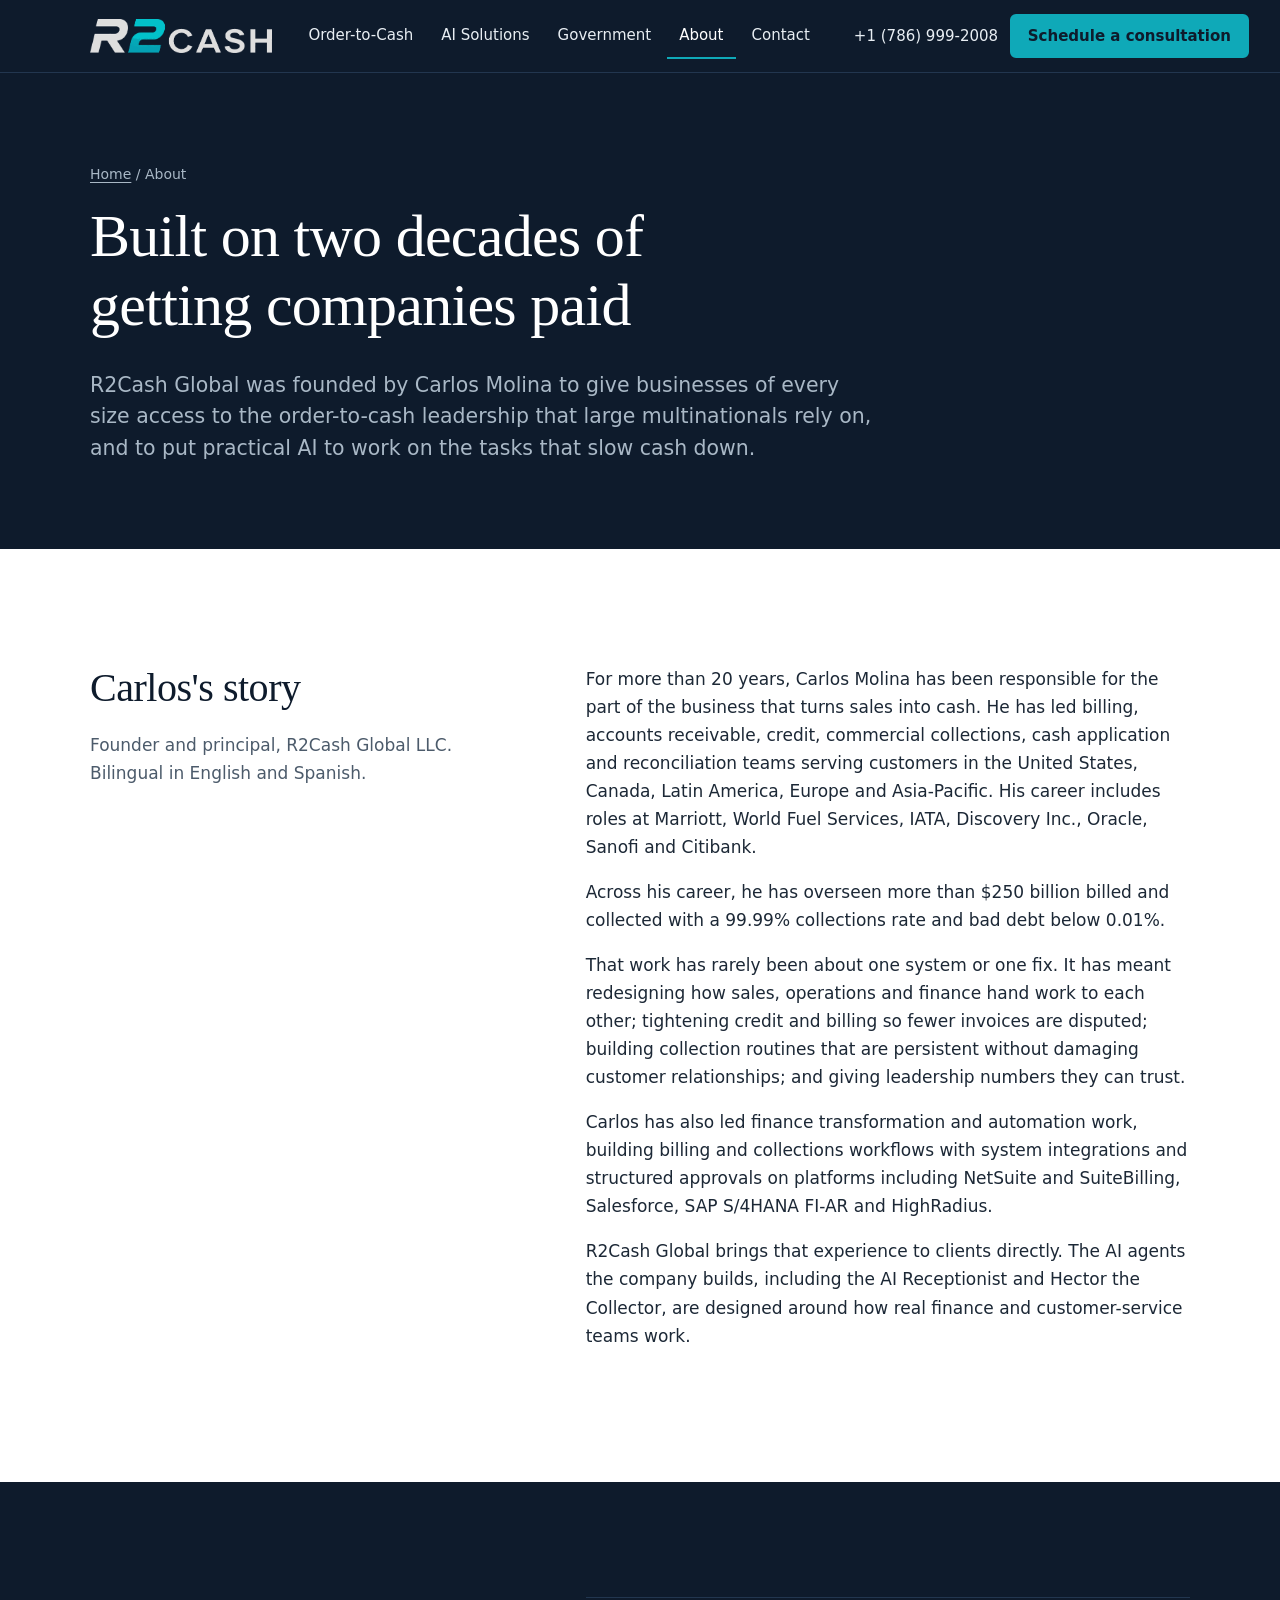
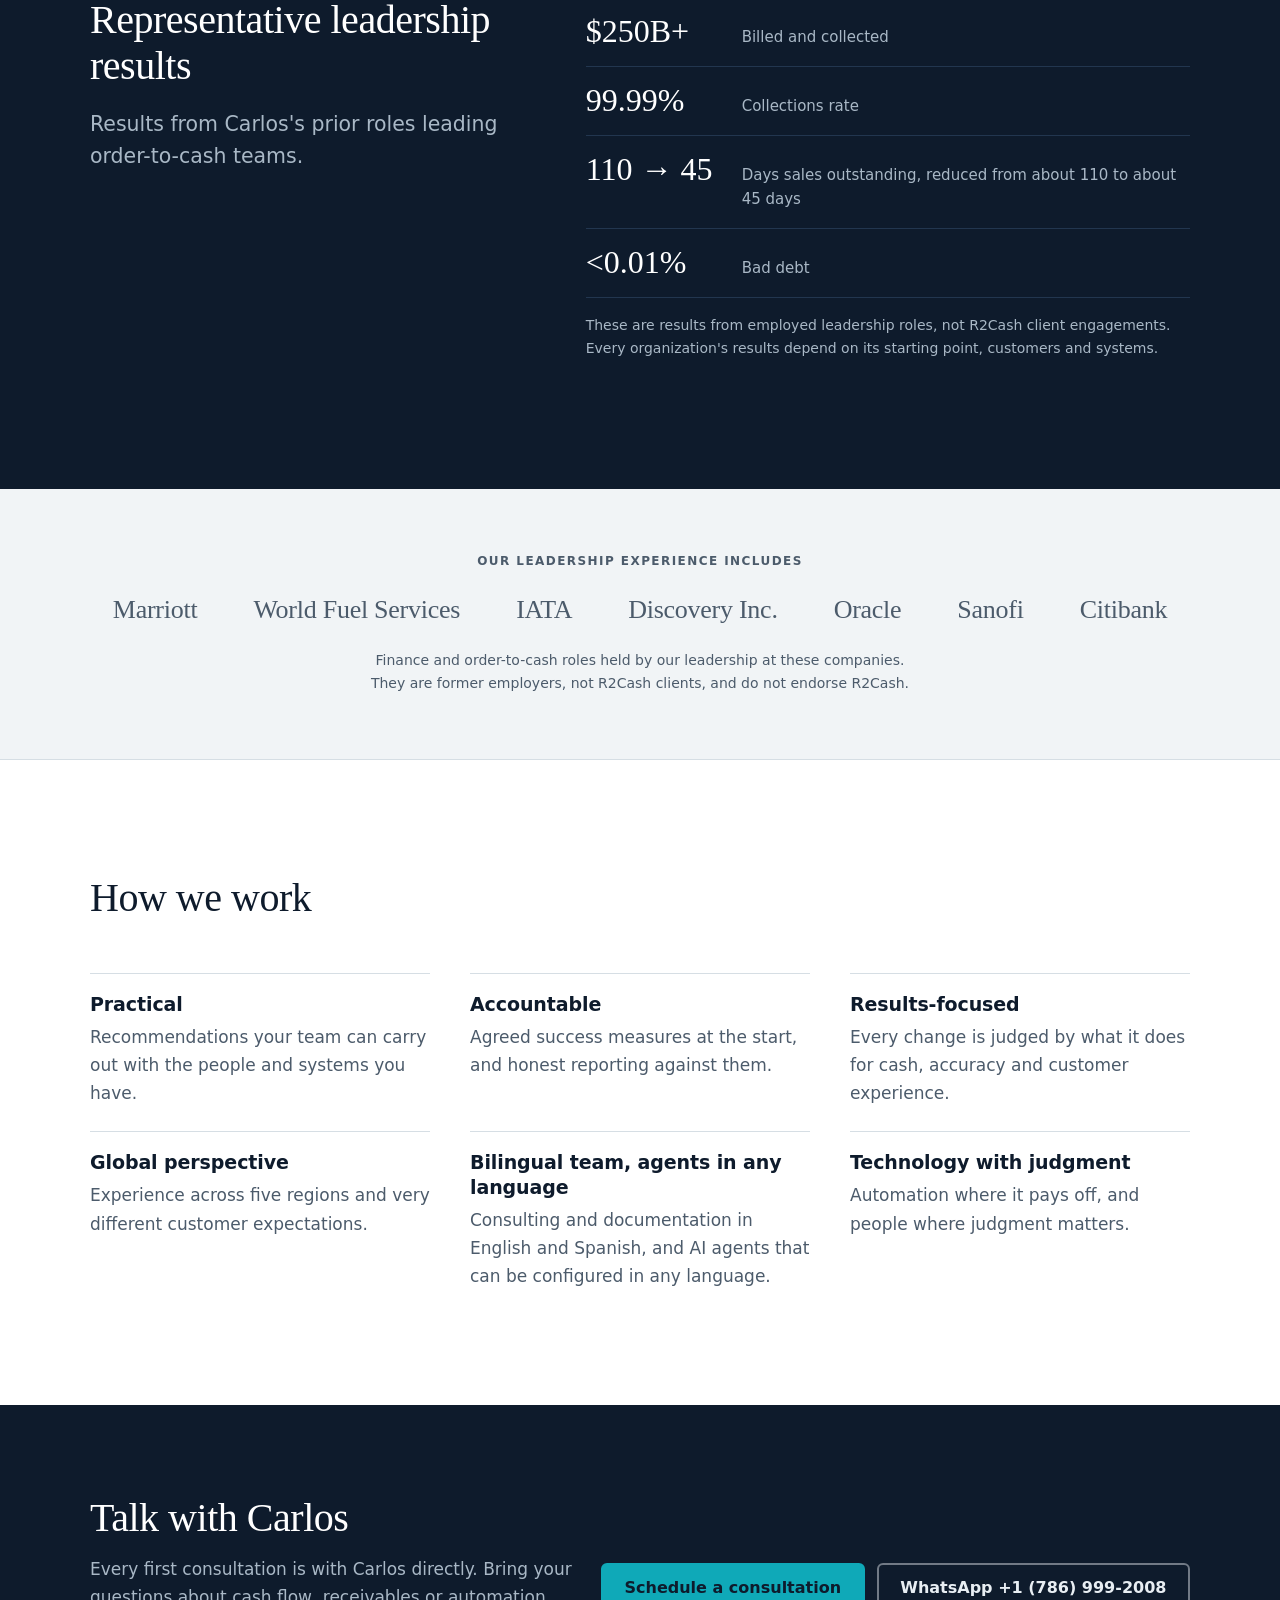
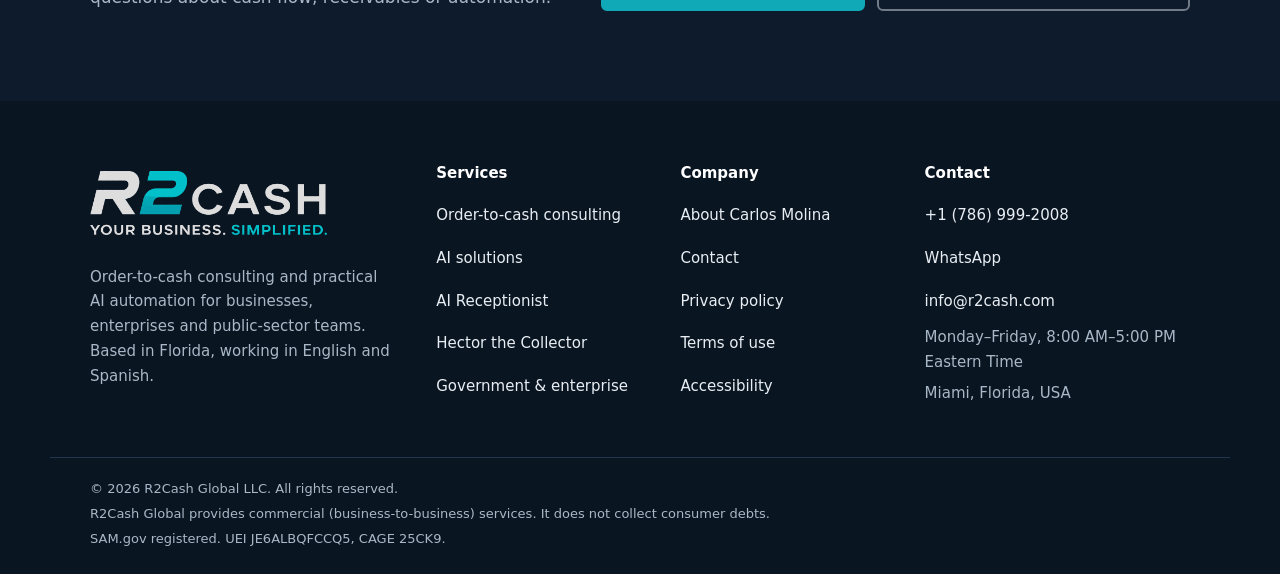
==== commit f968abcf: "Add files via upload" ====
--- a/about/index.html
+++ b/about/index.html
@@ -70,7 +70,7 @@
       <p class="muted">Founder and principal, R2Cash Global LLC. Bilingual in English and Spanish.</p>
     </div>
     <div class="narrow">
-      <p>For more than 20 years, Carlos Molina has been responsible for the part of the business that turns sales into cash. He has led billing, accounts receivable, credit, commercial collections, cash application and reconciliation teams serving customers in the United States, Canada, Latin America, Europe and Asia-Pacific.</p>
+      <p>For more than 20 years, Carlos Molina has been responsible for the part of the business that turns sales into cash. He has led billing, accounts receivable, credit, commercial collections, cash application and reconciliation teams serving customers in the United States, Canada, Latin America, Europe and Asia-Pacific. His career includes roles at Marriott, World Fuel Services, IATA, Discovery Inc., Oracle, Sanofi and Citibank.</p>
       <p>Across his career, he has overseen more than $250 billion billed and collected with a 99.99% collections rate and bad debt below 0.01%.</p>
       <p>That work has rarely been about one system or one fix. It has meant redesigning how sales, operations and finance hand work to each other; tightening credit and billing so fewer invoices are disputed; building collection routines that are persistent without damaging customer relationships; and giving leadership numbers they can trust.</p>
       <p>Carlos has also led finance transformation and automation work, building billing and collections workflows with system integrations and structured approvals on platforms including NetSuite and SuiteBilling, Salesforce, SAP S/4HANA FI-AR and HighRadius.</p>
@@ -94,6 +94,22 @@
       </ul>
       <p class="fineprint">These are results from employed leadership roles, not R2Cash client engagements. Every organization's results depend on its starting point, customers and systems.</p>
     </div>
+  </div>
+</section>
+
+<section class="experience" aria-labelledby="experience-title">
+  <div class="wrap">
+    <h2 id="experience-title" class="experience-title">Our leadership experience includes</h2>
+    <ul class="experience-list">
+      <li>Marriott</li>
+      <li>World Fuel Services</li>
+      <li>IATA</li>
+      <li>Discovery Inc.</li>
+      <li>Oracle</li>
+      <li>Sanofi</li>
+      <li>Citibank</li>
+    </ul>
+    <p class="fineprint experience-note">Finance and order-to-cash roles held by our leadership at these companies. They are former employers, not R2Cash clients, and do not endorse R2Cash.</p>
   </div>
 </section>
 
--- a/assets/styles.css
+++ b/assets/styles.css
@@ -472,3 +472,11 @@
 .code-table td { padding: 10px 12px 10px 0; border-bottom: 1px solid var(--line); vertical-align: top; }
 .code-table td.code { white-space: nowrap; width: 6.5rem; }
 .primary-tag { display: inline-block; margin-left: 6px; padding: 1px 8px; border-radius: 999px; font-size: .75rem; font-weight: 600; background: var(--accent-wash); color: var(--accent-ink); }
+
+/* Previous-experience strip: company names set as type, not logos */
+.experience { padding-block: clamp(40px, 6vw, 64px); background: var(--mist); border-bottom: 1px solid var(--line); }
+.experience-title { margin: 0 0 24px; text-align: center; font: 600 .75rem/1.4 var(--sans); letter-spacing: .12em; text-transform: uppercase; color: var(--muted); text-wrap: balance; }
+.experience-list { list-style: none; margin: 0; padding: 0; display: flex; flex-wrap: wrap; justify-content: center; align-items: baseline; gap: 14px clamp(28px, 4.5vw, 56px); }
+.experience-list li { margin: 0; font: 500 clamp(1.125rem, 2.4vw, 1.625rem)/1.2 var(--serif); letter-spacing: -.01em; color: var(--muted); white-space: nowrap; }
+.experience-note { max-width: 62ch; margin: 24px auto 0; text-align: center; }
+.experience .fineprint { color: var(--muted); }
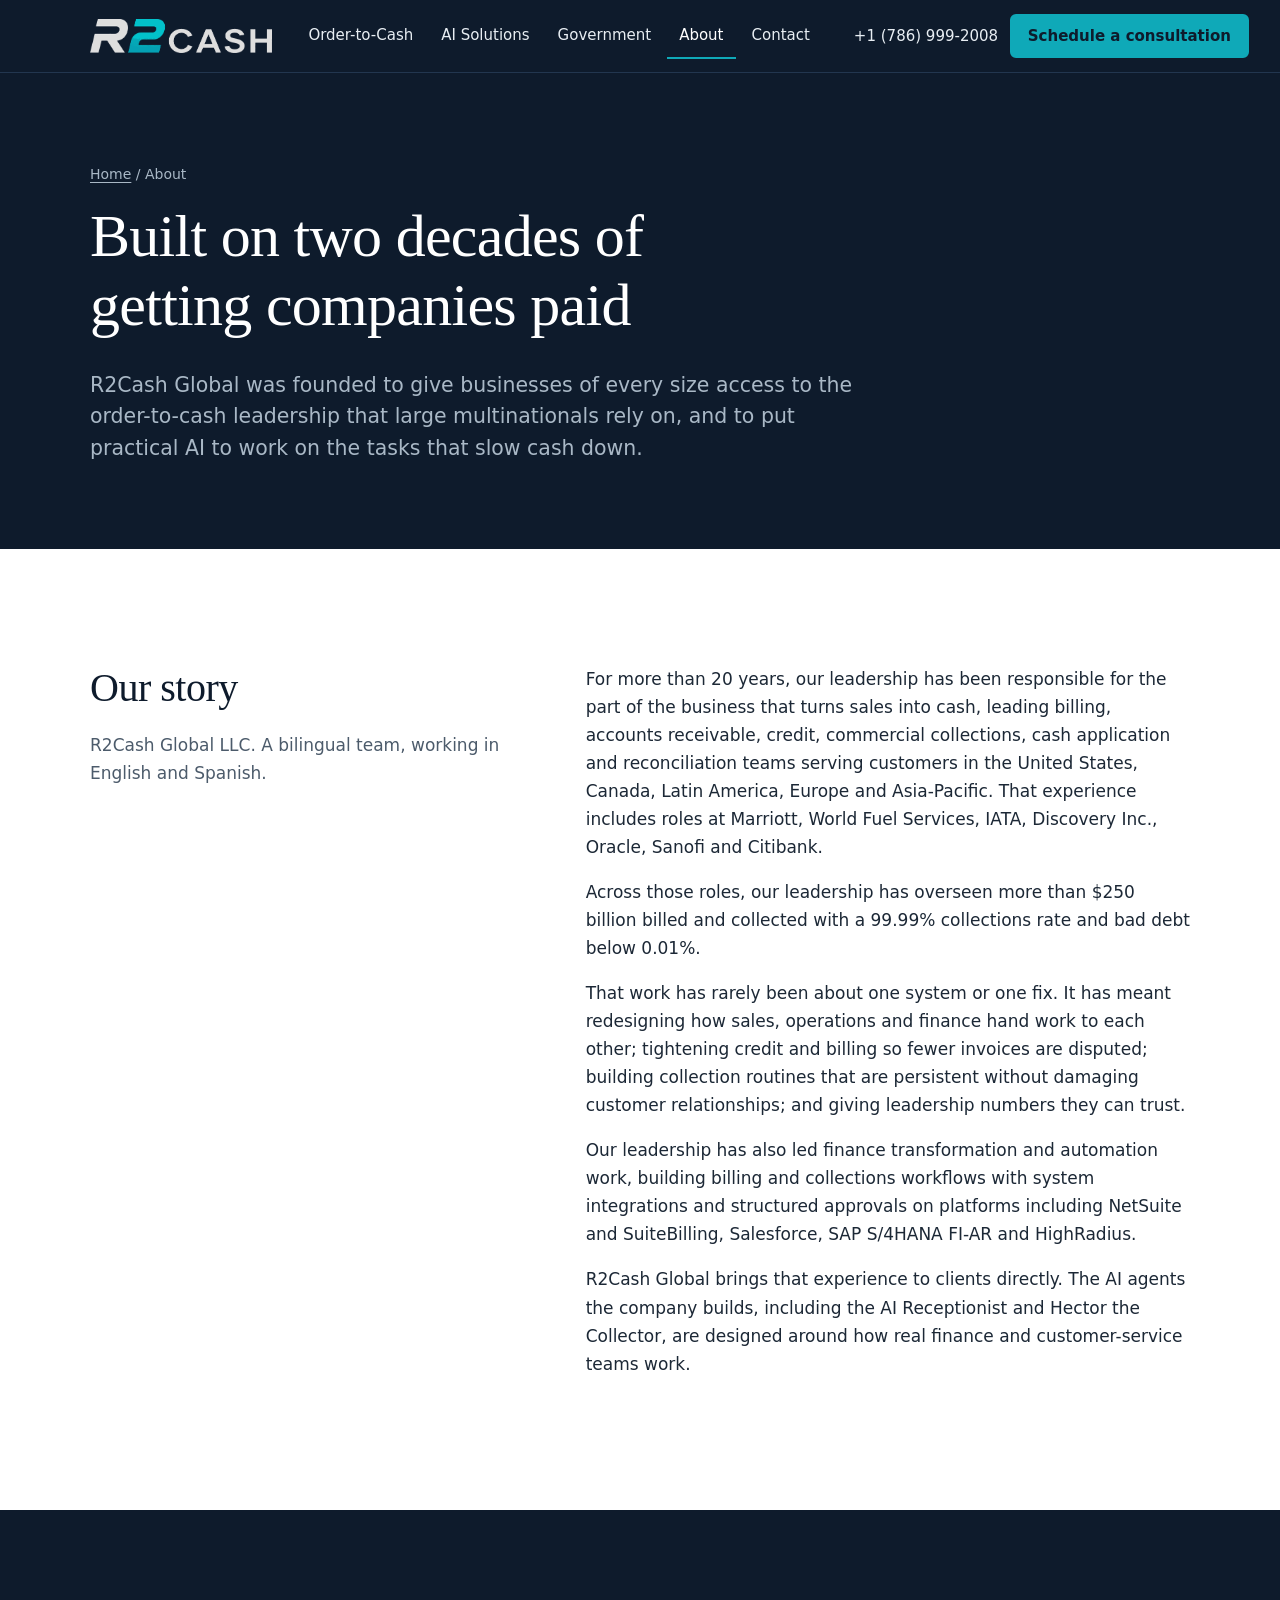
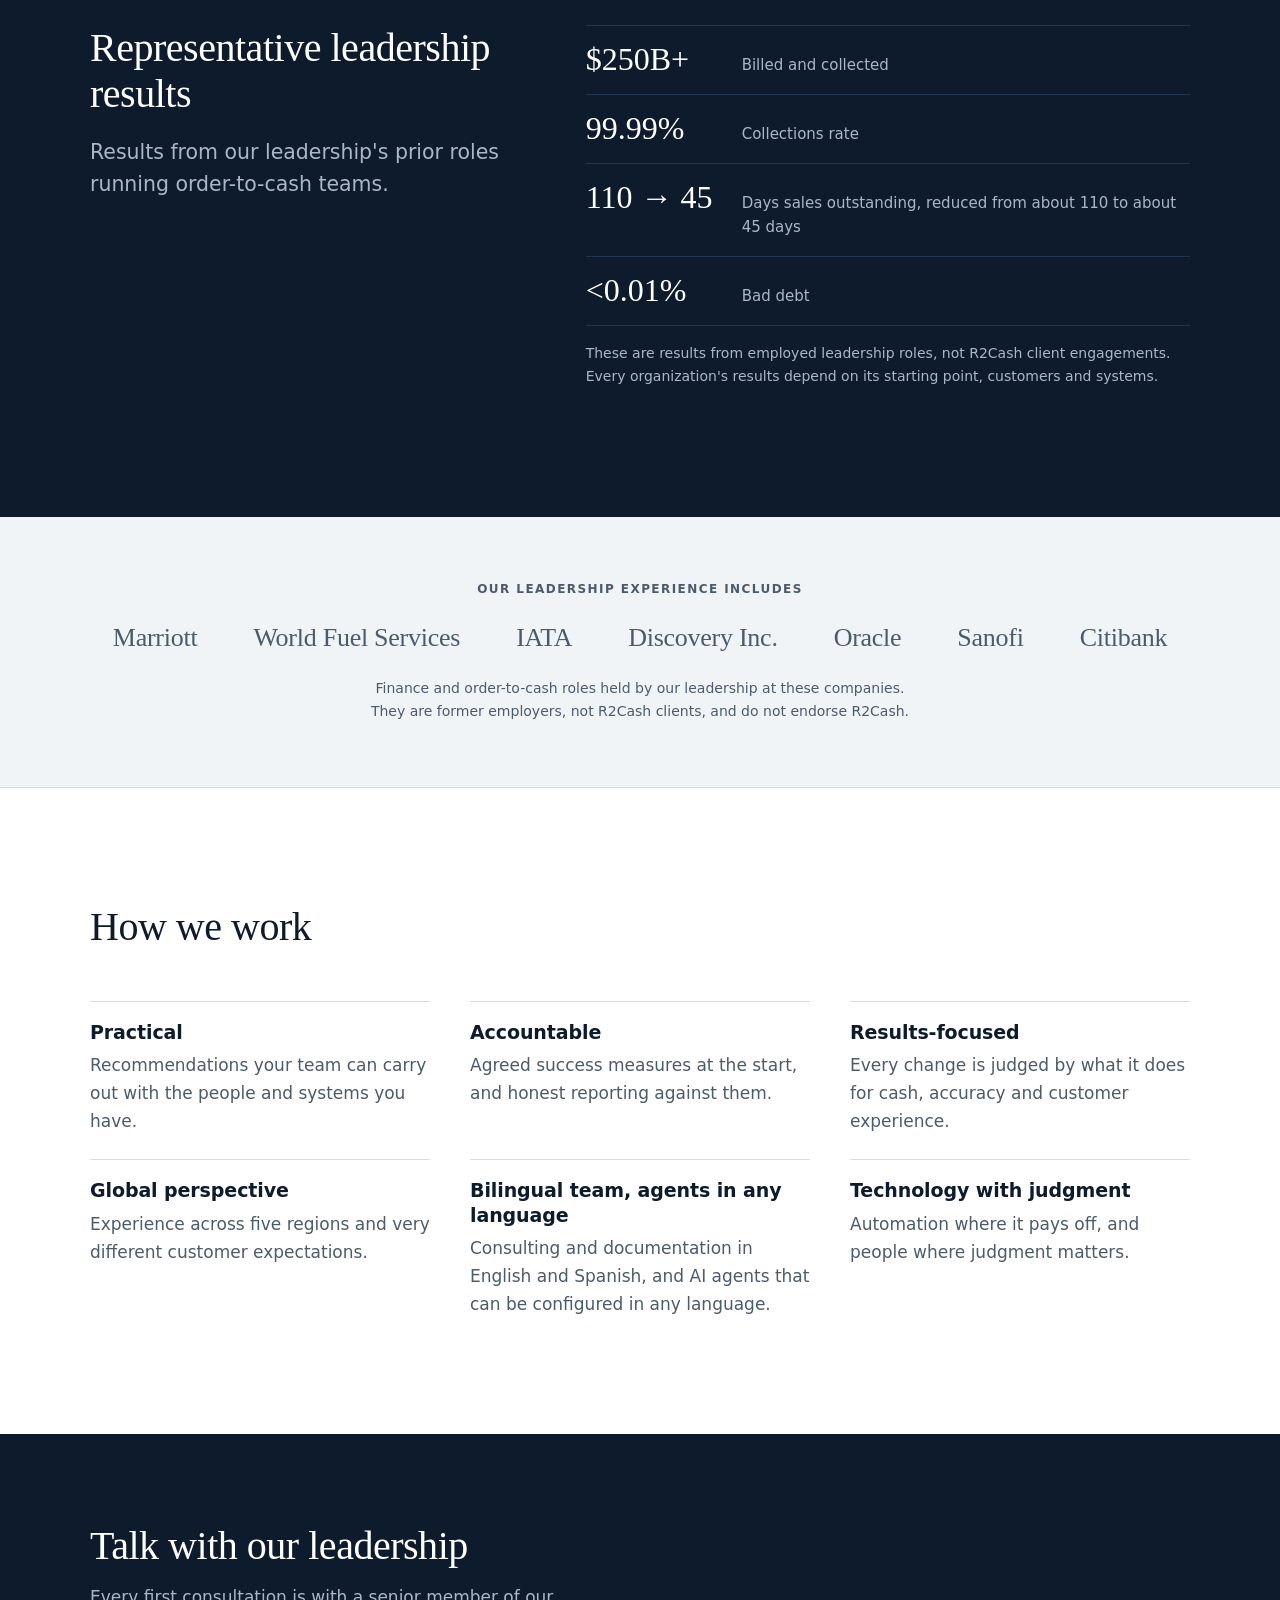
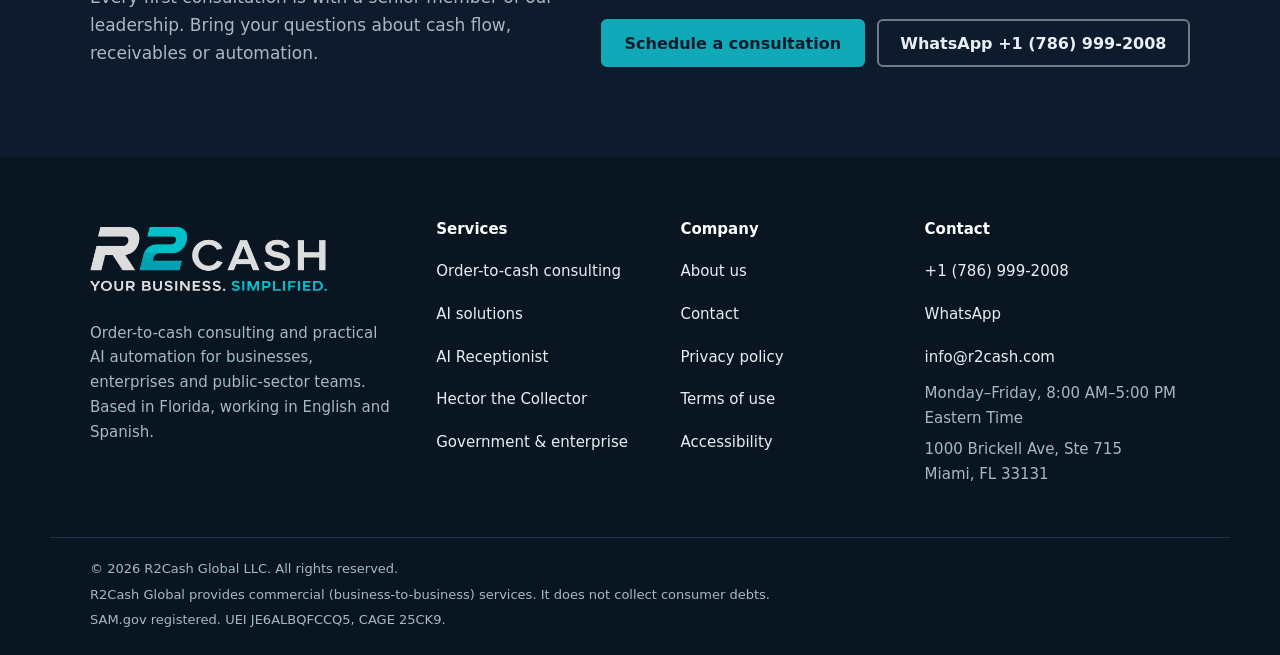
==== commit e59a6e3e: "Add files via upload" ====
--- a/about/index.html
+++ b/about/index.html
@@ -3,14 +3,14 @@
 <head>
 <meta charset="utf-8">
 <meta name="viewport" content="width=device-width, initial-scale=1">
-<title>About Carlos Molina, Founder | R2Cash Global</title>
-<meta name="description" content="Carlos Molina founded R2Cash Global after more than 20 years leading order-to-cash, billing, AR, credit and collections operations across the U.S., Canada, Latin America, Europe and Asia-Pacific.">
+<title>About Us: Order-to-Cash Leadership | R2Cash Global</title>
+<meta name="description" content="R2Cash Global is led by finance operations leaders with more than 20 years leading order-to-cash, billing, AR, credit and collections operations across the U.S., Canada, Latin America, Europe and Asia-Pacific.">
 <link rel="canonical" href="https://r2cash.com/about/">
 <meta name="theme-color" content="#0E1B2C">
 <meta property="og:type" content="website">
 <meta property="og:site_name" content="R2Cash Global">
-<meta property="og:title" content="About R2Cash Global and founder Carlos Molina">
-<meta property="og:description" content="Carlos Molina founded R2Cash Global after more than 20 years leading order-to-cash, billing, AR, credit and collections operations across the U.S., Canada, Latin America, Europe and Asia-Pacific.">
+<meta property="og:title" content="About R2Cash Global">
+<meta property="og:description" content="R2Cash Global is led by finance operations leaders with more than 20 years leading order-to-cash, billing, AR, credit and collections operations across the U.S., Canada, Latin America, Europe and Asia-Pacific.">
 <meta property="og:url" content="https://r2cash.com/about/">
 <meta property="og:image" content="https://r2cash.com/assets/og-image.png">
 <meta property="og:image:width" content="1200">
@@ -25,7 +25,7 @@
 <link rel="stylesheet" href="https://fonts.googleapis.com/css2?family=IBM+Plex+Sans:wght@400;500;600&family=IBM+Plex+Serif:wght@400;500;600&display=swap">
 <link rel="stylesheet" href="/assets/styles.css">
 <script defer src="/assets/main.js"></script>
-<script type="application/ld+json">{"@context":"https://schema.org","@type":"ProfessionalService","@id":"https://r2cash.com/#organization","name":"R2Cash Global LLC","alternateName":"R2Cash Global","url":"https://r2cash.com/","email":"info@r2cash.com","telephone":"+1-786-999-2008","image":"https://r2cash.com/assets/og-image.png","logo":"https://r2cash.com/assets/logo-full.png","description":"Order-to-cash consulting, B2B collections expertise and AI business agents that help organizations invoice accurately, collect faster and serve customers better.","address":{"@type":"PostalAddress","addressLocality":"Miami","addressRegion":"FL","addressCountry":"US"},"areaServed":[{"@type":"Country","name":"United States"}],"knowsLanguage":["en","es"],"identifier":[{"@type":"PropertyValue","propertyID":"UEI","value":"JE6ALBQFCCQ5"},{"@type":"PropertyValue","propertyID":"CAGE","value":"25CK9"}],"naics":"541611","openingHours":"Mo-Fr 08:00-17:00","founder":{"@type":"Person","name":"Carlos Molina","jobTitle":"Founder and Principal"},"contactPoint":{"@type":"ContactPoint","telephone":"+1-786-999-2008","email":"info@r2cash.com","contactType":"sales","availableLanguage":["English","Spanish"]}}</script>
+<script type="application/ld+json">{"@context":"https://schema.org","@type":"ProfessionalService","@id":"https://r2cash.com/#organization","name":"R2Cash Global LLC","alternateName":"R2Cash Global","url":"https://r2cash.com/","email":"info@r2cash.com","telephone":"+1-786-999-2008","image":"https://r2cash.com/assets/og-image.png","logo":"https://r2cash.com/assets/logo-full.png","description":"Order-to-cash consulting, B2B collections expertise and AI business agents that help organizations invoice accurately, collect faster and serve customers better.","address":{"@type":"PostalAddress","streetAddress":"1000 Brickell Ave, Ste 715","addressLocality":"Miami","addressRegion":"FL","postalCode":"33131","addressCountry":"US"},"areaServed":[{"@type":"Country","name":"United States"}],"knowsLanguage":["en","es"],"identifier":[{"@type":"PropertyValue","propertyID":"UEI","value":"JE6ALBQFCCQ5"},{"@type":"PropertyValue","propertyID":"CAGE","value":"25CK9"}],"naics":"541611","openingHours":"Mo-Fr 08:00-17:00","contactPoint":{"@type":"ContactPoint","telephone":"+1-786-999-2008","email":"info@r2cash.com","contactType":"sales","availableLanguage":["English","Spanish"]}}</script>
 </head>
 <body class="page-about">
 <a class="skip-link" href="#main">Skip to main content</a>
@@ -59,21 +59,21 @@
   <div class="wrap">
     <p class="breadcrumb"><a href="/">Home</a> / About</p>
     <h1 id="page-title">Built on two decades of getting companies paid</h1>
-    <p class="lede">R2Cash Global was founded by Carlos Molina to give businesses of every size access to the order-to-cash leadership that large multinationals rely on, and to put practical AI to work on the tasks that slow cash down.</p>
+    <p class="lede">R2Cash Global was founded to give businesses of every size access to the order-to-cash leadership that large multinationals rely on, and to put practical AI to work on the tasks that slow cash down.</p>
   </div>
 </section>
 
 <section class="section" aria-labelledby="story-title">
   <div class="wrap split">
     <div>
-      <h2 id="story-title">Carlos's story</h2>
-      <p class="muted">Founder and principal, R2Cash Global LLC. Bilingual in English and Spanish.</p>
+      <h2 id="story-title">Our story</h2>
+      <p class="muted">R2Cash Global LLC. A bilingual team, working in English and Spanish.</p>
     </div>
     <div class="narrow">
-      <p>For more than 20 years, Carlos Molina has been responsible for the part of the business that turns sales into cash. He has led billing, accounts receivable, credit, commercial collections, cash application and reconciliation teams serving customers in the United States, Canada, Latin America, Europe and Asia-Pacific. His career includes roles at Marriott, World Fuel Services, IATA, Discovery Inc., Oracle, Sanofi and Citibank.</p>
-      <p>Across his career, he has overseen more than $250 billion billed and collected with a 99.99% collections rate and bad debt below 0.01%.</p>
+      <p>For more than 20 years, our leadership has been responsible for the part of the business that turns sales into cash, leading billing, accounts receivable, credit, commercial collections, cash application and reconciliation teams serving customers in the United States, Canada, Latin America, Europe and Asia-Pacific. That experience includes roles at Marriott, World Fuel Services, IATA, Discovery Inc., Oracle, Sanofi and Citibank.</p>
+      <p>Across those roles, our leadership has overseen more than $250 billion billed and collected with a 99.99% collections rate and bad debt below 0.01%.</p>
       <p>That work has rarely been about one system or one fix. It has meant redesigning how sales, operations and finance hand work to each other; tightening credit and billing so fewer invoices are disputed; building collection routines that are persistent without damaging customer relationships; and giving leadership numbers they can trust.</p>
-      <p>Carlos has also led finance transformation and automation work, building billing and collections workflows with system integrations and structured approvals on platforms including NetSuite and SuiteBilling, Salesforce, SAP S/4HANA FI-AR and HighRadius.</p>
+      <p>Our leadership has also led finance transformation and automation work, building billing and collections workflows with system integrations and structured approvals on platforms including NetSuite and SuiteBilling, Salesforce, SAP S/4HANA FI-AR and HighRadius.</p>
       <p>R2Cash Global brings that experience to clients directly. The AI agents the company builds, including the AI Receptionist and Hector the Collector, are designed around how real finance and customer-service teams work.</p>
     </div>
   </div>
@@ -83,7 +83,7 @@
   <div class="wrap split">
     <div>
       <h2 id="results-title">Representative leadership results</h2>
-      <p class="lede">Results from Carlos's prior roles leading order-to-cash teams.</p>
+      <p class="lede">Results from our leadership's prior roles running order-to-cash teams.</p>
     </div>
     <div>
       <ul class="results">
@@ -132,8 +132,8 @@
 <section class="cta-band" aria-labelledby="cta-title">
   <div class="wrap">
     <div>
-      <h2 id="cta-title">Talk with Carlos</h2>
-      <p>Every first consultation is with Carlos directly. Bring your questions about cash flow, receivables or automation.</p>
+      <h2 id="cta-title">Talk with our leadership</h2>
+      <p>Every first consultation is with a senior member of our leadership. Bring your questions about cash flow, receivables or automation.</p>
     </div>
     <div class="btn-row">
       <a class="btn btn-primary" href="/contact/">Schedule a consultation</a>
@@ -162,7 +162,7 @@
     <nav class="footer-col" aria-label="Company">
       <h2>Company</h2>
       <ul>
-        <li><a href="/about/">About Carlos Molina</a></li>
+        <li><a href="/about/">About us</a></li>
         <li><a href="/contact/">Contact</a></li>
         <li><a href="/privacy/">Privacy policy</a></li>
         <li><a href="/terms/">Terms of use</a></li>
@@ -176,7 +176,7 @@
         <li><a href="https://wa.me/17869992008" rel="noopener">WhatsApp</a></li>
         <li><a href="mailto:info@r2cash.com">info@r2cash.com</a></li>
         <li>Monday–Friday, 8:00 AM–5:00 PM Eastern Time</li>
-        <li>Miami, Florida, USA</li>
+        <li><address>1000 Brickell Ave, Ste 715<br>Miami, FL 33131</address></li>
       </ul>
     </div>
   </div>
--- a/assets/styles.css
+++ b/assets/styles.css
@@ -480,3 +480,5 @@
 .experience-list li { margin: 0; font: 500 clamp(1.125rem, 2.4vw, 1.625rem)/1.2 var(--serif); letter-spacing: -.01em; color: var(--muted); white-space: nowrap; }
 .experience-note { max-width: 62ch; margin: 24px auto 0; text-align: center; }
 .experience .fineprint { color: var(--muted); }
+
+address { font-style: normal; }
